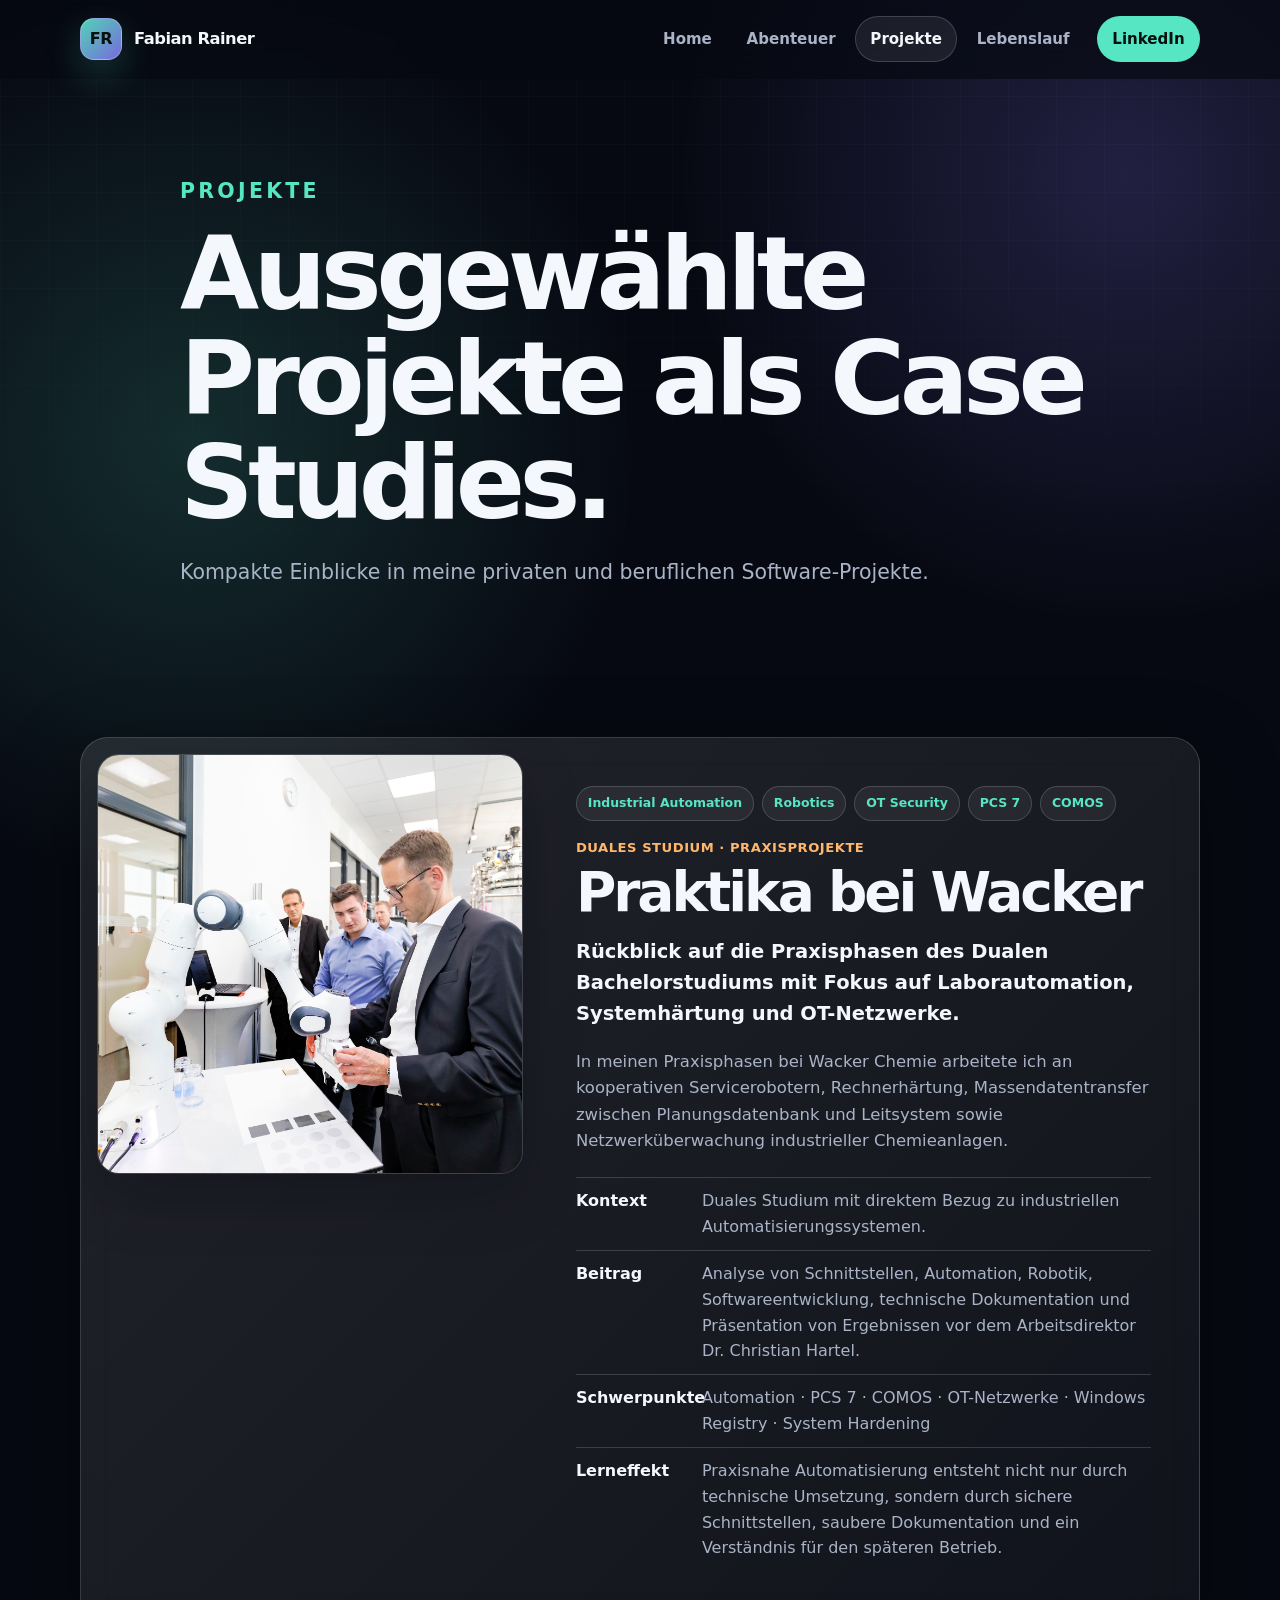
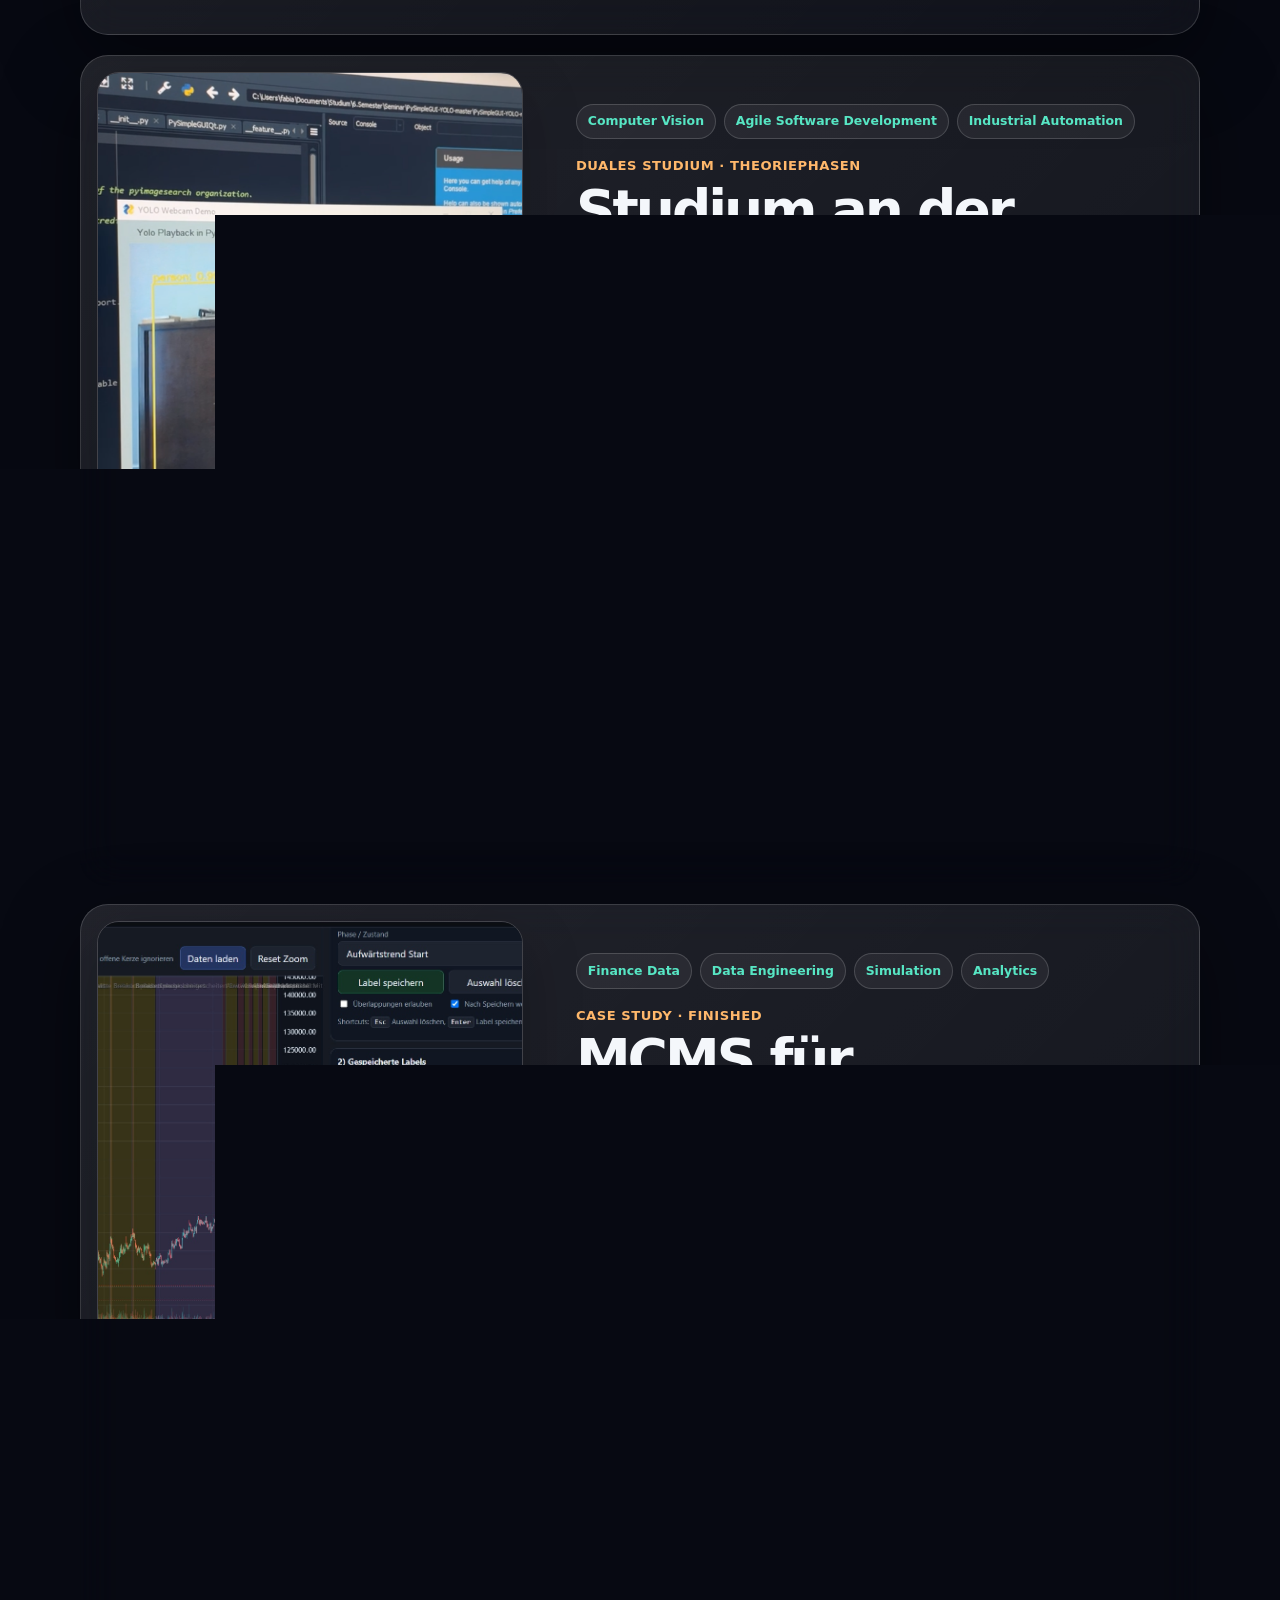
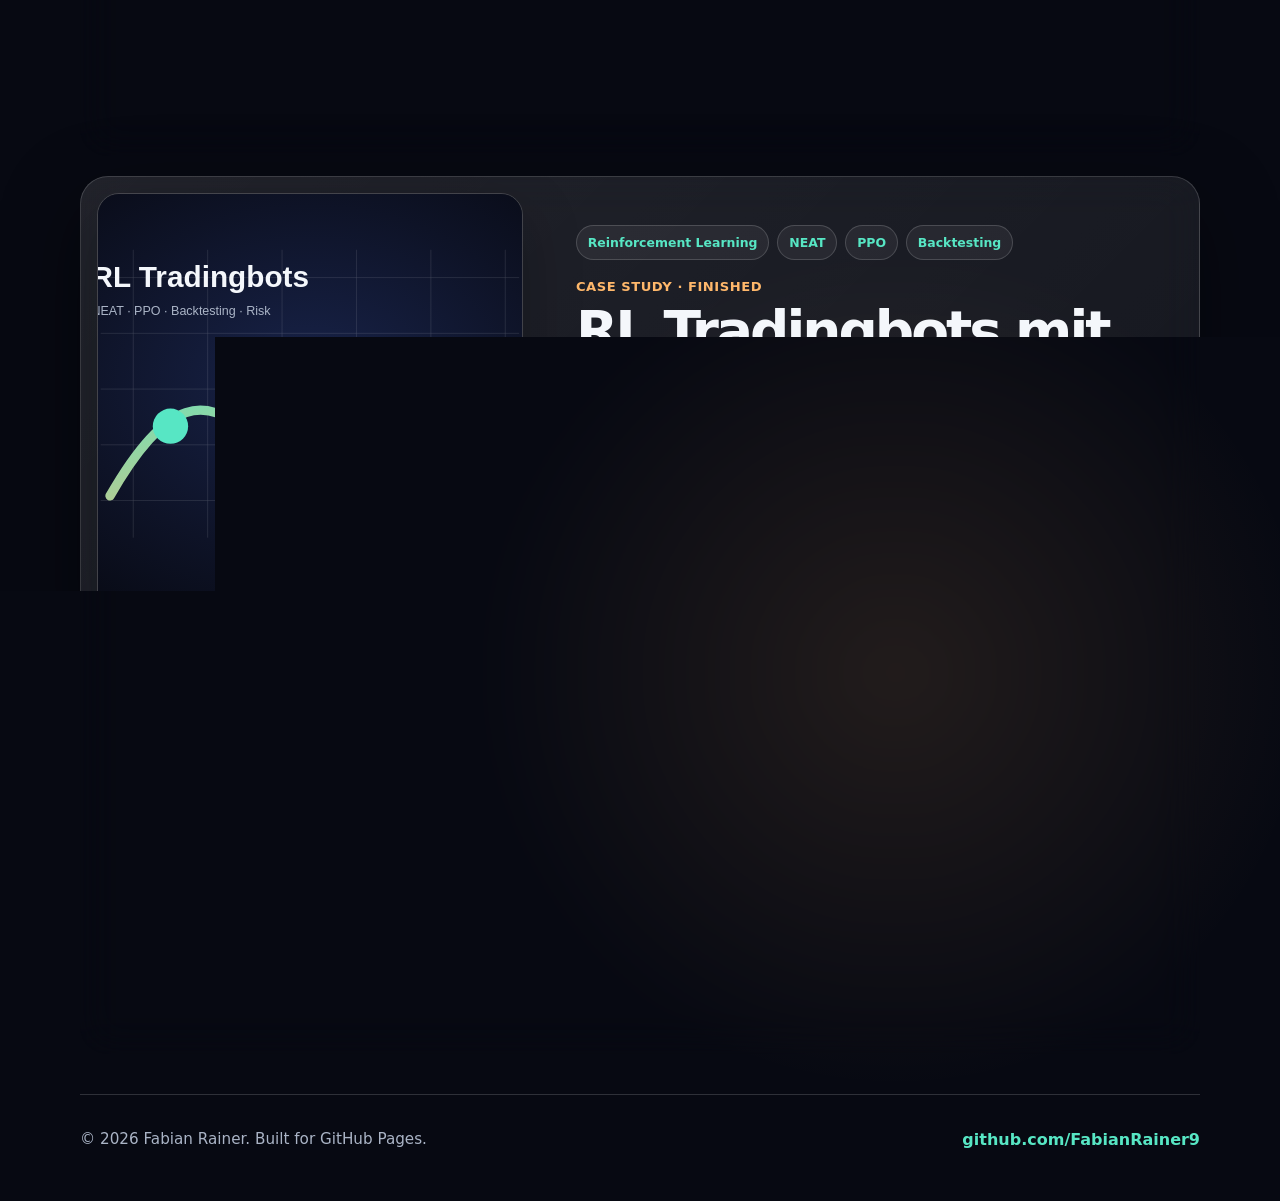
==== projects.html @ 7199768f "Initial portfolio website" ====
<!doctype html>
<html lang="de">
  <head>
    <meta charset="utf-8" />
    <meta name="viewport" content="width=device-width, initial-scale=1" />
    <meta name="description" content="Fabian Rainer - Projekte zu Finanzdaten, MCMS, Reinforcement Learning und Industrieautomation." />
    <title>Projekte | Fabian Rainer</title>
    <link rel="icon" href="assets/favicon.svg" type="image/svg+xml" />
    <link rel="stylesheet" href="assets/css/styles.css" />
    <script defer src="assets/js/main.js"></script>
  </head>
  <body>
    <a class="skip-link" href="#main">Zum Inhalt springen</a>
    <header class="site-header" data-header>
      <nav class="nav shell" aria-label="Hauptnavigation">
        <a class="brand" href="index.html"><span class="brand-mark">FR</span><span class="brand-text">Fabian Rainer</span></a>
        <button class="nav-toggle" type="button" aria-expanded="false" aria-controls="nav-menu" data-nav-toggle>Menü</button>
        <div class="nav-menu" id="nav-menu" data-nav-menu>
          <a href="index.html">Home</a>
          <a href="adventures.html">Abenteuer</a>
          <a href="projects.html" aria-current="page">Projekte</a>
          <a href="resume.html">Lebenslauf</a>
          <a class="nav-pill" href="https://de.linkedin.com/in/fabian-rainer-35426a213" target="_blank" rel="noreferrer">LinkedIn</a>
        </div>
      </nav>
    </header>

    <main id="main">
      <section class="page-hero shell reveal">
        <p class="eyebrow">Projekte</p>
        <h1>Ausgewählte Projekte als Case Studies.</h1>
        <p>
          Kompakte Einblicke in meine privaten und beruflichen Software-Projekte.
        </p>
      </section>

      <section class="project-grid shell" aria-label="Ausgewählte Projekte">
        <!--
          Projektkarte bearbeiten:
          1. Bild in assets/projects/ ablegen, z. B. assets/projects/mcms-dashboard.jpg
          2. Im <img>-Tag nur den src-Wert ersetzen.
          3. Titel, Tags, Beschreibung und Fakten anpassen.
          4. Für ein neues Projekt die komplette <article>-Karte kopieren.
        -->

        <article class="project-card reveal tilt-card">
          <div class="project-media">
            <img src="assets/projects/dl_ceo.jpg" />
          </div>
          <div class="project-content">
            <div class="tag-row" aria-label="Technologien und Themen">
              <span>Industrial Automation</span><span>Robotics</span><span>OT Security</span><span>PCS 7</span><span>COMOS</span>
            </div>
            <p class="project-status">Duales Studium · Praxisprojekte</p>
            <h2>Praktika bei Wacker</h2>
            <p class="project-lead">
              Rückblick auf die Praxisphasen des Dualen Bachelorstudiums mit Fokus auf Laborautomation, Systemhärtung und OT-Netzwerke.
            </p>
            <p>
              In meinen Praxisphasen bei Wacker Chemie arbeitete ich an kooperativen Servicerobotern, Rechnerhärtung,
              Massendatentransfer zwischen Planungsdatenbank und Leitsystem sowie Netzwerküberwachung industrieller Chemieanlagen.
            </p>
            <dl class="project-facts">
              <div><dt>Kontext</dt><dd>Duales Studium mit direktem Bezug zu industriellen Automatisierungssystemen.</dd></div>
              <div><dt>Beitrag</dt><dd>Analyse von Schnittstellen, Automation, Robotik, Softwareentwicklung, technische Dokumentation und Präsentation von Ergebnissen vor dem Arbeitsdirektor Dr. Christian Hartel.</dd></div>
              <div><dt>Schwerpunkte</dt><dd>Automation · PCS 7 · COMOS · OT-Netzwerke · Windows Registry · System Hardening</dd></div>
              <div><dt>Lerneffekt</dt><dd>Praxisnahe Automatisierung entsteht nicht nur durch technische Umsetzung, sondern durch sichere Schnittstellen, saubere Dokumentation und ein Verständnis für den späteren Betrieb.</dd></div>
            </dl>
          </div>
        </article>
		<article class="project-card reveal tilt-card">
          <div class="project-media">
            <img src="assets/projects/IMG_0308.png" />
          </div>
          <div class="project-content">
            <div class="tag-row" aria-label="Technologien und Themen">
              <span>Computer Vision</span><span>Agile Software Development</span><span>Industrial Automation</span>
            </div>
            <p class="project-status">Duales Studium · Theoriephasen</p>
            <h2>Studium an der DHBW Mannheim</h2>
            <p class="project-lead">
              Rückblick auf die Theoriephasen im Dualen Bachelorstudium mit Fokus auf Softwareentwicklung.
            </p>
            <p>
              In den Theoriephasen des Dualen Studiums konnte ich meine Fertigkeiten in der Softwareentwicklung, insbesondere für Python und Web, weiter ausbauen. Konkret in der Visualisierungen abgetasteter Signale, OT-Security Software und 
            </p>
            <dl class="project-facts">
              <div><dt>Beitrag</dt><dd>Agile Softwareentwicklung, Teamarbeit, Scrum Master, System Design, Computer Vision, wissenschaftliches Arbeiten.</dd></div>
              <div><dt>Schwerpunkte</dt><dd>opencv · agile software development · YOLO · C#</dd></div>
              <div><dt>Lerneffekt</dt><dd>Gute Softwareentwicklung verbindet technisches Können mit strukturiertem Vorgehen, Teamarbeit und der Fähigkeit, theoretische Konzepte in funktionierende Anwendungen zu übertragen.</dd></div>
            </dl>
          </div>
        </article>
		<article class="project-card reveal tilt-card">
          <div class="project-media">
            <img src="assets/projects/MCMS.jpg" alt="Visualisierung eines Finanzdaten-Dashboards für MCMS" onerror="this.onerror=null;this.src='assets/projects/mcms.svg';" />
          </div>
          <div class="project-content">
            <div class="tag-row" aria-label="Technologien und Themen">
              <span>Finance Data</span><span>Data Engineering</span><span>Simulation</span><span>Analytics</span>
            </div>
            <p class="project-status">Case Study · finished</p>
            <h2>MCMS für Finanzdaten</h2>
            <p class="project-lead">
              Ein System zur Generierung und Auswertung synthetischer Finanzdaten für stabilere Modelltests.
            </p>
            <p>
              Finanzdaten sind oft begrenzt, verrauscht und anfällig für Overfitting. MCMS setzt auf synthetische Daten,
              die sich an der Verteilung realer Marktdaten orientieren und dadurch zusätzliche Trainings- und Testszenarien ermöglichen.
            </p>
            <dl class="project-facts">
              <div><dt>Problem</dt><dd>Wenig belastbare Datenbasis, hohe Varianz und schnelle Überanpassung von Modellen.</dd></div>
              <div><dt>Ansatz</dt><dd>Synthetische Zeitreihen über Markov-Chain-Monte-Carlo-Simulationen erzeugen und gegen reale Daten validieren.</dd></div>
              <div><dt>Stack</dt><dd>Python · Kafka · APIs · Google Cloud</dd></div>
              <div><dt>Lerneffekt</dt><dd>Datenqualität und realistische Testdaten entscheiden stärker über Modellnutzen als reine Modellkomplexität.</dd></div>
            </dl>
          </div>
        </article>

        <article class="project-card reveal tilt-card">
          <div class="project-media">
            <img src="assets/projects/rl-tradingbots.svg" alt="Visualisierung eines Reinforcement-Learning-Tradingbots" />
          </div>
          <div class="project-content">
            <div class="tag-row" aria-label="Technologien und Themen">
              <span>Reinforcement Learning</span><span>NEAT</span><span>PPO</span><span>Backtesting</span>
            </div>
            <p class="project-status">Case Study · finished</p>
            <h2>RL Tradingbots mit NEAT und PPO</h2>
            <p class="project-lead">
              Vergleich agentenbasierter Trading-Ansätze mit Fokus auf Robustheit, Reward Design und Risikokontrolle.
            </p>
            <p>
              Ziel war es, Trading-Agenten nicht nur auf Rendite, sondern auf stabile Entscheidungen unter Risiko zu optimieren.
              Dafür wurden Rewards, Penalties und Lernraten iterativ angepasst und über Backtests gegen Overfitting geprüft.
            </p>
            <dl class="project-facts">
              <div><dt>Problem</dt><dd>Trading-Agenten können in Backtests gut wirken, aber bei Regimewechseln instabil werden.</dd></div>
              <div><dt>Ansatz</dt><dd>NEAT und PPO vergleichen, Walk-Forward-Tests einsetzen und Reward-Funktionen stärker auf Risiko kalibrieren.</dd></div>
              <div><dt>Stack</dt><dd>Python · Gymnasium · Stable-Baselines · NEAT · PPO</dd></div>
              <div><dt>Lerneffekt</dt><dd>Solide Evaluation, Risikobegrenzung und robuste Annahmen sind wichtiger als beeindruckende Equity Curves.</dd></div>
            </dl>
          </div>
        </article>
      </section>
    </main>

    <footer class="site-footer shell">
      <p>© <span data-year></span> Fabian Rainer. Built for GitHub Pages.</p>
      <a href="https://github.com/FabianRainer9" target="_blank" rel="noreferrer">github.com/FabianRainer9</a>
    </footer>
  </body>
</html>
---- assets/css/styles.css ----
:root {
  --bg: #070912;
  --bg-elevated: #0d1224;
  --surface: rgba(255, 255, 255, 0.075);
  --surface-strong: rgba(255, 255, 255, 0.12);
  --text: #f4f7fb;
  --muted: #aab4c6;
  --line: rgba(255, 255, 255, 0.16);
  --accent: #57e6c4;
  --accent-2: #8a7cff;
  --accent-3: #ffb86b;
  --shadow: 0 26px 80px rgba(0, 0, 0, 0.38);
  --radius: 28px;
  --radius-sm: 16px;
  --shell: min(1120px, calc(100vw - 40px));
  --header-height: 78px;
  font-family: Inter, ui-sans-serif, system-ui, -apple-system, BlinkMacSystemFont, "Segoe UI", sans-serif;
  color-scheme: dark;
}

* {
  box-sizing: border-box;
}

html {
  scroll-behavior: smooth;
}

body {
  margin: 0;
  min-height: 100vh;
  background:
    radial-gradient(circle at 15% 10%, rgba(87, 230, 196, 0.16), transparent 28rem),
    radial-gradient(circle at 88% 4%, rgba(138, 124, 255, 0.2), transparent 28rem),
    radial-gradient(circle at 70% 88%, rgba(255, 184, 107, 0.11), transparent 26rem),
    var(--bg);
  color: var(--text);
  line-height: 1.6;
  overflow-x: hidden;
}

body::before {
  content: "";
  position: fixed;
  inset: 0;
  pointer-events: none;
  background-image:
    linear-gradient(rgba(255,255,255,0.035) 1px, transparent 1px),
    linear-gradient(90deg, rgba(255,255,255,0.035) 1px, transparent 1px);
  background-size: 48px 48px;
  mask-image: linear-gradient(to bottom, rgba(0,0,0,0.68), transparent 80%);
  z-index: -2;
}

a {
  color: inherit;
  text-decoration: none;
}

img, video {
  display: block;
  max-width: 100%;
}

code {
  border: 1px solid var(--line);
  border-radius: 8px;
  background: rgba(255,255,255,0.08);
  padding: 0.12rem 0.35rem;
  color: #d8fff5;
}

.shell {
  width: var(--shell);
  margin-inline: auto;
}

.skip-link {
  position: absolute;
  top: -100px;
  left: 1rem;
  z-index: 999;
  padding: 0.75rem 1rem;
  border-radius: 999px;
  background: var(--accent);
  color: #03120e;
  font-weight: 800;
}

.skip-link:focus {
  top: 1rem;
}

.site-header {
  position: sticky;
  top: 0;
  z-index: 50;
  backdrop-filter: blur(18px);
  background: rgba(7, 9, 18, 0.68);
  border-bottom: 1px solid transparent;
  transition: border-color 0.25s ease, background 0.25s ease;
}

.site-header.is-scrolled {
  border-bottom-color: var(--line);
  background: rgba(7, 9, 18, 0.88);
}

.nav {
  min-height: var(--header-height);
  display: flex;
  align-items: center;
  justify-content: space-between;
  gap: 1rem;
}

.brand {
  display: inline-flex;
  align-items: center;
  gap: 0.75rem;
  font-weight: 800;
  letter-spacing: -0.03em;
}

.brand-mark {
  display: grid;
  place-items: center;
  width: 42px;
  height: 42px;
  border: 1px solid rgba(255,255,255,0.24);
  border-radius: 14px;
  background: linear-gradient(135deg, rgba(87,230,196,0.92), rgba(138,124,255,0.86));
  color: #06100d;
  box-shadow: 0 14px 36px rgba(87, 230, 196, 0.22);
}

.brand-text {
  font-size: 1.02rem;
}

.nav-menu {
  display: flex;
  align-items: center;
  gap: 0.25rem;
}

.nav-menu a {
  border: 1px solid transparent;
  border-radius: 999px;
  padding: 0.62rem 0.9rem;
  color: var(--muted);
  font-weight: 700;
  font-size: 0.94rem;
  transition: color 0.2s ease, background 0.2s ease, border-color 0.2s ease;
}

.nav-menu a:hover,
.nav-menu a[aria-current="page"] {
  color: var(--text);
  background: rgba(255,255,255,0.08);
  border-color: var(--line);
}

.nav-menu .nav-pill {
  color: #06100d;
  background: var(--accent);
  border-color: transparent;
  margin-left: 0.5rem;
}

.nav-toggle {
  display: none;
  border: 1px solid var(--line);
  border-radius: 999px;
  padding: 0.6rem 0.9rem;
  background: rgba(255,255,255,0.08);
  color: var(--text);
  font: inherit;
  font-weight: 800;
}

.section,
.page-hero,
.hero {
  padding: 96px 0;
}

.page-hero {
  max-width: 920px;
}

.section-grid {
  display: grid;
  grid-template-columns: minmax(0, 1.05fr) minmax(320px, 0.95fr);
  align-items: center;
  gap: 4rem;
  min-height: calc(100vh - var(--header-height));
}

.eyebrow {
  margin: 0 0 0.9rem;
  color: var(--accent);
  text-transform: uppercase;
  letter-spacing: 0.16em;
  font-size: 0.78rem;
  font-weight: 900;
}

h1, h2, h3, p {
  margin-top: 0;
}

h1, h2, h3 {
  letter-spacing: -0.055em;
  line-height: 1.02;
}

h1 {
  margin-bottom: 1.25rem;
  font-size: clamp(3rem, 8vw, 6.5rem);
}

h2 {
  margin-bottom: 1rem;
  font-size: clamp(2.1rem, 4.3vw, 4rem);
}

h3 {
  margin-bottom: 0.8rem;
  font-size: 1.45rem;
}

p {
  color: var(--muted);
  font-size: 1.03rem;
}

.hero-lead,
.page-hero p {
  max-width: 760px;
  font-size: clamp(1.05rem, 2vw, 1.28rem);
}

.hero-actions {
  display: flex;
  flex-wrap: wrap;
  gap: 0.9rem;
  margin-top: 2rem;
}

.button {
  display: inline-flex;
  align-items: center;
  justify-content: center;
  min-height: 48px;
  border-radius: 999px;
  border: 1px solid var(--line);
  padding: 0.78rem 1.15rem;
  font-weight: 900;
  transition: transform 0.2s ease, box-shadow 0.2s ease, background 0.2s ease;
}

.button:hover {
  transform: translateY(-2px);
}

.button.primary {
  color: #04110d;
  background: linear-gradient(135deg, var(--accent), #d7fff4);
  box-shadow: 0 18px 42px rgba(87, 230, 196, 0.24);
}

.button.secondary {
  background: rgba(255,255,255,0.08);
  color: var(--text);
}

.text-link {
  display: inline-flex;
  margin-top: 1rem;
  color: var(--accent);
  font-weight: 900;
}

.hero-visual {
  position: relative;
  min-height: 540px;
}

.orb {
  position: absolute;
  border-radius: 999px;
  filter: blur(8px);
  opacity: 0.76;
  animation: pulseOrb 7s ease-in-out infinite;
}

.orb-one {
  width: 220px;
  height: 220px;
  top: 26px;
  right: 70px;
  background: radial-gradient(circle, rgba(87,230,196,0.95), transparent 68%);
}

.orb-two {
  width: 260px;
  height: 260px;
  bottom: 24px;
  left: 10px;
  background: radial-gradient(circle, rgba(138,124,255,0.88), transparent 66%);
  animation-delay: -2s;
}

.glass-card,
.code-panel,
.feature-card,
.project-card,
.note-panel,
.cta-panel,
.resume-frame,
.showcase-carousel {
  border: 1px solid var(--line);
  background: linear-gradient(135deg, rgba(255,255,255,0.11), rgba(255,255,255,0.045));
  box-shadow: var(--shadow);
  backdrop-filter: blur(20px);
}

.hero-card {
  position: absolute;
  top: 92px;
  left: 28px;
  width: 180px;
  padding: 1rem;
  border-radius: 22px;
}

.hero-card-alt {
  top: auto;
  left: auto;
  right: 18px;
  bottom: 100px;
}

.metric {
  display: block;
  color: var(--accent);
  font-size: 2rem;
  font-weight: 1000;
  letter-spacing: -0.06em;
}

.floating-card {
  animation: floatCard 5.4s ease-in-out infinite;
}

.floating-card.delay {
  animation-delay: -1.7s;
}

.code-panel {
  position: absolute;
  inset: 118px 46px 72px 76px;
  border-radius: var(--radius);
  overflow: hidden;
  transform: rotate(-2deg);
}

.panel-dots {
  display: flex;
  gap: 0.42rem;
  padding: 1.05rem 1.1rem;
  border-bottom: 1px solid var(--line);
  background: rgba(0,0,0,0.18);
}

.panel-dots span {
  width: 10px;
  height: 10px;
  border-radius: 99px;
  background: var(--accent);
  opacity: 0.8;
}

.panel-dots span:nth-child(2) { background: var(--accent-3); }
.panel-dots span:nth-child(3) { background: var(--accent-2); }

pre {
  margin: 0;
  padding: 1.4rem;
  white-space: pre-wrap;
  color: #d9fff6;
  font-size: clamp(0.86rem, 2vw, 1rem);
}

pre code {
  border: 0;
  background: transparent;
  padding: 0;
}

.section-heading {
  max-width: 780px;
  margin-bottom: 2rem;
}

.feature-grid {
  display: grid;
  grid-template-columns: repeat(3, minmax(0, 1fr));
  gap: 1rem;
}

.feature-card {
  min-height: 280px;
  border-radius: var(--radius);
  padding: 1.35rem;
  transform-style: preserve-3d;
}

.card-number {
  display: inline-flex;
  margin-bottom: 2.7rem;
  color: var(--accent);
  font-weight: 1000;
}

.split-section {
  display: grid;
  grid-template-columns: 0.95fr 1.05fr;
  gap: 2rem;
  align-items: center;
}

.mini-gallery {
  display: grid;
  grid-template-columns: 1fr 0.8fr;
  gap: 1rem;
  align-items: stretch;
}

.mini-gallery img {
  width: 100%;
  min-height: 210px;
  object-fit: cover;
  border: 1px solid var(--line);
  border-radius: 26px;
  box-shadow: var(--shadow);
}

.mini-gallery img:first-child {
  grid-row: span 2;
}

.cta-panel,
.note-panel {
  border-radius: var(--radius);
  padding: clamp(1.4rem, 4vw, 3rem);
}

.note-panel.warning {
  border-color: rgba(255, 184, 107, 0.35);
  background: linear-gradient(135deg, rgba(255, 184, 107, 0.13), rgba(255,255,255,0.045));
}

.edit-guide pre {
  margin: 1.2rem 0;
  border: 1px solid var(--line);
  border-radius: var(--radius-sm);
  background: rgba(0, 0, 0, 0.24);
  overflow-x: auto;
}

.adventure-section {
  display: grid;
  grid-template-columns: minmax(280px, 0.85fr) minmax(0, 1.15fr);
  gap: 2rem;
  align-items: center;
  padding: 56px 0;
}

.adventure-section.reverse .adventure-copy {
  order: 2;
}

.adventure-copy {
  position: relative;
  z-index: 2;
}

.stat-list {
  display: grid;
  gap: 0.65rem;
  padding: 0;
  margin: 1.5rem 0 0;
  list-style: none;
}

.stat-list li {
  display: grid;
  grid-template-columns: 110px 1fr;
  gap: 1rem;
  border: 1px solid var(--line);
  border-radius: 16px;
  padding: 0.85rem 1rem;
  background: rgba(255,255,255,0.055);
}

.stat-list strong {
  color: var(--text);
}

.stat-list span {
  color: var(--muted);
}

.showcase-carousel {
  position: relative;
  min-height: 560px;
  border-radius: var(--radius);
  padding: 0.8rem;
  overflow: hidden;
  isolation: isolate;
}

.showcase-carousel::after {
  content: "";
  position: absolute;
  inset: auto -20% -22% 18%;
  height: 180px;
  background: radial-gradient(circle, rgba(87,230,196,0.22), transparent 70%);
  filter: blur(18px);
  z-index: -1;
}

.carousel-track,
.slide {
  position: absolute;
  inset: 0.8rem;
}

.slide {
  margin: 0;
  opacity: 0;
  transform: scale(0.985) translateY(10px);
  pointer-events: none;
  transition: opacity 0.7s ease, transform 0.7s ease;
}

.slide.active {
  opacity: 1;
  transform: scale(1) translateY(0);
  pointer-events: auto;
}

.slide img,
.slide video {
  width: 100%;
  height: 100%;
  object-fit: cover;
  border-radius: 24px;
}

.slide.active img {
  animation: kenBurns 8s ease-out both;
}

.slide figcaption {
  position: absolute;
  left: 1rem;
  right: 1rem;
  bottom: 1rem;
  border: 1px solid rgba(255,255,255,0.18);
  border-radius: 18px;
  padding: 0.85rem 1rem;
  background: rgba(5, 8, 16, 0.68);
  backdrop-filter: blur(18px);
  color: var(--text);
  font-weight: 800;
}

.carousel-controls {
  position: absolute;
  left: 1.2rem;
  right: 1.2rem;
  top: 1.2rem;
  display: flex;
  align-items: center;
  gap: 0.75rem;
  z-index: 5;
}

.carousel-controls button {
  display: grid;
  place-items: center;
  width: 42px;
  height: 42px;
  border: 1px solid rgba(255,255,255,0.24);
  border-radius: 50%;
  background: rgba(5,8,16,0.58);
  color: var(--text);
  font-size: 1.8rem;
  line-height: 1;
  cursor: pointer;
  backdrop-filter: blur(14px);
}

.carousel-progress {
  flex: 1;
  height: 7px;
  overflow: hidden;
  border-radius: 999px;
  background: rgba(255,255,255,0.14);
}

.carousel-progress span {
  display: block;
  width: 0%;
  height: 100%;
  border-radius: inherit;
  background: linear-gradient(90deg, var(--accent), var(--accent-2));
}

.project-grid {
  display: grid;
  gap: 1.2rem;
  padding: 32px 0 40px;
}

.project-card {
  display: grid;
  grid-template-columns: minmax(260px, 0.8fr) minmax(0, 1.2fr);
  gap: 1.3rem;
  border-radius: var(--radius);
  padding: 1rem;
  transform-style: preserve-3d;
}

.project-media {
  position: relative;
  min-height: 360px;
}

.project-media img {
  width: 100%;
  height: 100%;
  min-height: 360px;
  object-fit: cover;
  border-radius: 22px;
  border: 1px solid var(--line);
  box-shadow: 0 22px 60px rgba(0, 0, 0, 0.22);
}

.project-media-label {
  position: absolute;
  left: 1rem;
  right: 1rem;
  bottom: 1rem;
  display: inline-flex;
  width: fit-content;
  max-width: calc(100% - 2rem);
  border: 1px solid rgba(255,255,255,0.18);
  border-radius: 999px;
  padding: 0.45rem 0.72rem;
  background: rgba(5, 8, 16, 0.72);
  color: var(--text);
  font-size: 0.78rem;
  font-weight: 800;
  backdrop-filter: blur(14px);
}

.project-content {
  padding: clamp(1rem, 3vw, 2rem);
}

.project-status {
  margin: 0 0 0.35rem;
  color: var(--accent-3);
  font-size: 0.82rem;
  font-weight: 900;
  letter-spacing: 0.04em;
  text-transform: uppercase;
}

.project-lead {
  color: var(--text);
  font-size: clamp(1.05rem, 2vw, 1.22rem);
  font-weight: 750;
}

.tag-row {
  display: flex;
  flex-wrap: wrap;
  gap: 0.5rem;
  margin-bottom: 1rem;
}

.tag-row span {
  border: 1px solid var(--line);
  border-radius: 999px;
  padding: 0.42rem 0.68rem;
  background: rgba(255,255,255,0.06);
  color: var(--accent);
  font-size: 0.78rem;
  font-weight: 900;
}

.project-facts {
  display: grid;
  gap: 0.65rem;
  margin: 1.4rem 0 1.6rem;
}

.project-facts div {
  display: grid;
  grid-template-columns: 110px 1fr;
  gap: 1rem;
  border-top: 1px solid var(--line);
  padding-top: 0.65rem;
}

.project-facts dt {
  color: var(--text);
  font-weight: 900;
}

.project-facts dd {
  margin: 0;
  color: var(--muted);
}

.resume-frame {
  border-radius: var(--radius);
  padding: 0.85rem;
  min-height: 760px;
}

.resume-frame iframe {
  width: 100%;
  min-height: 735px;
  border: 0;
  border-radius: 22px;
  background: #fff;
}

.site-footer {
  display: flex;
  justify-content: space-between;
  gap: 1rem;
  border-top: 1px solid var(--line);
  padding: 2rem 0 3rem;
  color: var(--muted);
}

.site-footer p {
  margin: 0;
  font-size: 0.95rem;
}

.site-footer a {
  color: var(--accent);
  font-weight: 800;
}

.reveal {
  opacity: 0;
  transform: translateY(28px);
  transition: opacity 0.72s ease, transform 0.72s ease;
}

.reveal.is-visible {
  opacity: 1;
  transform: translateY(0);
}

.error-page {
  display: grid;
  place-items: center;
}

@keyframes pulseOrb {
  0%, 100% { transform: scale(1); opacity: 0.68; }
  50% { transform: scale(1.12); opacity: 0.94; }
}

@keyframes floatCard {
  0%, 100% { transform: translate3d(0, 0, 0) rotate(0.5deg); }
  50% { transform: translate3d(0, -16px, 0) rotate(-1deg); }
}

@keyframes kenBurns {
  0% { transform: scale(1); }
  100% { transform: scale(1.065); }
}

@media (max-width: 900px) {
  .nav-toggle {
    display: inline-flex;
  }

  .nav-menu {
    position: absolute;
    top: calc(var(--header-height) - 8px);
    left: 20px;
    right: 20px;
    display: grid;
    gap: 0.45rem;
    border: 1px solid var(--line);
    border-radius: 22px;
    padding: 0.7rem;
    background: rgba(7, 9, 18, 0.96);
    box-shadow: var(--shadow);
    opacity: 0;
    transform: translateY(-8px);
    pointer-events: none;
    transition: opacity 0.2s ease, transform 0.2s ease;
  }

  .nav-menu.is-open {
    opacity: 1;
    transform: translateY(0);
    pointer-events: auto;
  }

  .nav-menu .nav-pill {
    margin-left: 0;
  }

  .section-grid,
  .split-section,
  .adventure-section,
  .project-card {
    grid-template-columns: 1fr;
  }

  .hero {
    padding-top: 64px;
  }

  .hero-visual {
    min-height: 440px;
  }

  .code-panel {
    inset: 78px 10px 44px 10px;
  }

  .hero-card,
  .hero-card-alt {
    position: relative;
    top: auto;
    right: auto;
    bottom: auto;
    left: auto;
    display: inline-block;
    margin: 0.5rem;
    z-index: 4;
  }

  .feature-grid {
    grid-template-columns: 1fr;
  }

  .adventure-section.reverse .adventure-copy {
    order: 0;
  }

  .showcase-carousel {
    min-height: 470px;
  }

  .site-footer {
    flex-direction: column;
  }
}

@media (max-width: 560px) {
  :root {
    --shell: min(100vw - 28px, 1120px);
  }

  .section,
  .page-hero,
  .hero {
    padding: 64px 0;
  }

  h1 {
    font-size: clamp(2.65rem, 16vw, 4rem);
  }

  .hero-actions,
  .button {
    width: 100%;
  }

  .mini-gallery {
    grid-template-columns: 1fr;
  }

  .mini-gallery img:first-child {
    grid-row: auto;
  }

  .stat-list li,
  .project-facts div {
    grid-template-columns: 1fr;
    gap: 0.15rem;
  }

  .showcase-carousel {
    min-height: 390px;
  }

  .slide figcaption {
    font-size: 0.9rem;
  }

  .project-media img {
    min-height: 240px;
  }

  .resume-frame,
  .resume-frame iframe {
    min-height: 580px;
  }
}

@media (prefers-reduced-motion: reduce) {
  *, *::before, *::after {
    animation-duration: 0.01ms !important;
    animation-iteration-count: 1 !important;
    scroll-behavior: auto !important;
    transition-duration: 0.01ms !important;
  }
}

/* --- Fabian custom additions: typing hero, word clouds, clean code visual, 404 game --- */
.typing-card {
  display: grid;
  gap: 0.35rem;
  max-width: 720px;
  margin: 1.7rem 0 0;
  border: 1px solid rgba(255,255,255,0.14);
  border-radius: 20px;
  padding: 1rem 1.1rem;
  background: rgba(255,255,255,0.055);
  box-shadow: 0 20px 50px rgba(0,0,0,0.18);
}

.typing-label {
  color: var(--accent);
  font-size: 0.78rem;
  font-weight: 950;
  letter-spacing: 0.14em;
  text-transform: uppercase;
}

.typewriter {
  display: inline-flex;
  align-items: center;
  min-height: 2.35rem;
  color: var(--text);
  font-size: clamp(1.25rem, 3vw, 2rem);
  font-weight: 950;
  letter-spacing: -0.04em;
  line-height: 1.1;
}

.typewriter-cursor {
  display: inline-block;
  width: 0.12em;
  height: 1.1em;
  margin-left: 0.12em;
  border-radius: 999px;
  background: var(--accent);
  animation: cursorBlink 0.9s steps(1) infinite;
}

.clean-code-panel {
  inset: 72px 24px 74px 24px;
  transform: none;
  background: linear-gradient(135deg, rgba(255,255,255,0.105), rgba(255,255,255,0.035));
}

.hero-visual:has(.clean-code-panel) {
  min-height: 500px;
}

.cloud-grid {
  display: grid;
  grid-template-columns: repeat(2, minmax(0, 1fr));
  gap: 1rem;
}

.word-cloud-card {
  min-height: 360px;
  border: 1px solid var(--line);
  border-radius: var(--radius);
  padding: clamp(1.25rem, 3vw, 2rem);
  background: linear-gradient(135deg, rgba(255,255,255,0.11), rgba(255,255,255,0.045));
  box-shadow: var(--shadow);
  backdrop-filter: blur(20px);
  transform-style: preserve-3d;
  overflow: hidden;
  position: relative;
}

.word-cloud-card::after {
  content: "";
  position: absolute;
  inset: auto -20% -25% 20%;
  height: 180px;
  background: radial-gradient(circle, rgba(87,230,196,0.22), transparent 68%);
  filter: blur(18px);
  z-index: -1;
}

.word-cloud {
  display: flex;
  flex-wrap: wrap;
  align-items: center;
  gap: 0.72rem 0.62rem;
  margin-top: 1.35rem;
}

.word-cloud span {
  --size: 1;
  display: inline-flex;
  align-items: center;
  min-height: 38px;
  border: 1px solid rgba(255,255,255,0.16);
  border-radius: 999px;
  padding: 0.5rem 0.78rem;
  background: rgba(255,255,255,0.065);
  color: var(--text);
  font-size: calc(0.78rem + (var(--size) * 0.32rem));
  font-weight: 900;
  line-height: 1;
  box-shadow: 0 12px 34px rgba(0,0,0,0.14);
  animation: cloudFloat 7.4s ease-in-out infinite;
}

.word-cloud span:nth-child(2n) {
  color: #d8fff5;
  animation-delay: -1.2s;
}

.word-cloud span:nth-child(3n) {
  color: #ddd9ff;
  animation-delay: -2.4s;
}

.word-cloud span:nth-child(5n) {
  color: #ffe6c6;
  animation-delay: -3.2s;
}

.skills-cloud span {
  border-color: rgba(138,124,255,0.28);
}

.project-card {
  align-items: start;
}

.project-media {
  min-height: 0;
  height: clamp(260px, 36vw, 420px);
  align-self: start;
}

.project-media img {
  min-height: 0;
  height: 100%;
}

.error-page-body {
  min-height: 100vh;
}

.error-game-layout {
  display: grid;
  grid-template-columns: minmax(0, 0.9fr) minmax(320px, 0.8fr);
  gap: 2rem;
  align-items: center;
}

.error-copy h1 {
  font-size: clamp(3rem, 7vw, 5.8rem);
}

.game-help {
  margin-top: 1rem;
  font-size: 0.94rem;
}

.game-card {
  border: 1px solid var(--line);
  border-radius: var(--radius);
  padding: 1rem;
  background: linear-gradient(135deg, rgba(255,255,255,0.11), rgba(255,255,255,0.045));
  box-shadow: var(--shadow);
  backdrop-filter: blur(20px);
}

.game-hud {
  display: flex;
  justify-content: space-between;
  gap: 1rem;
  margin-bottom: 0.75rem;
  color: var(--muted);
  font-weight: 900;
}

.game-hud strong {
  color: var(--accent);
}

#bikeGame {
  display: block;
  width: 100%;
  max-width: 520px;
  aspect-ratio: 520 / 680;
  border: 1px solid rgba(255,255,255,0.16);
  border-radius: 22px;
  background: #0d1224;
  box-shadow: inset 0 0 0 1px rgba(255,255,255,0.04);
}

.game-touch-controls {
  display: grid;
  grid-template-columns: repeat(2, 1fr);
  gap: 0.75rem;
  margin-top: 0.75rem;
}

.game-touch-controls button {
  border: 1px solid var(--line);
  border-radius: 16px;
  min-height: 48px;
  background: rgba(255,255,255,0.08);
  color: var(--text);
  font-size: 1.35rem;
  font-weight: 950;
  cursor: pointer;
}

.game-touch-controls button:hover {
  background: rgba(255,255,255,0.13);
}

@keyframes cursorBlink {
  0%, 46% { opacity: 1; }
  47%, 100% { opacity: 0; }
}

@keyframes cloudFloat {
  0%, 100% { transform: translateY(0); }
  50% { transform: translateY(-6px); }
}

@media (max-width: 900px) {
  .cloud-grid,
  .error-game-layout {
    grid-template-columns: 1fr;
  }

  .clean-code-panel {
    inset: 70px 10px 44px 10px;
  }
}

@media (max-width: 560px) {
  .typing-card {
    padding: 0.9rem;
  }

  .word-cloud-card {
    min-height: 0;
  }

  .word-cloud span {
    font-size: calc(0.74rem + (var(--size) * 0.22rem));
  }

  .error-game-layout {
    padding-top: 54px;
  }
}
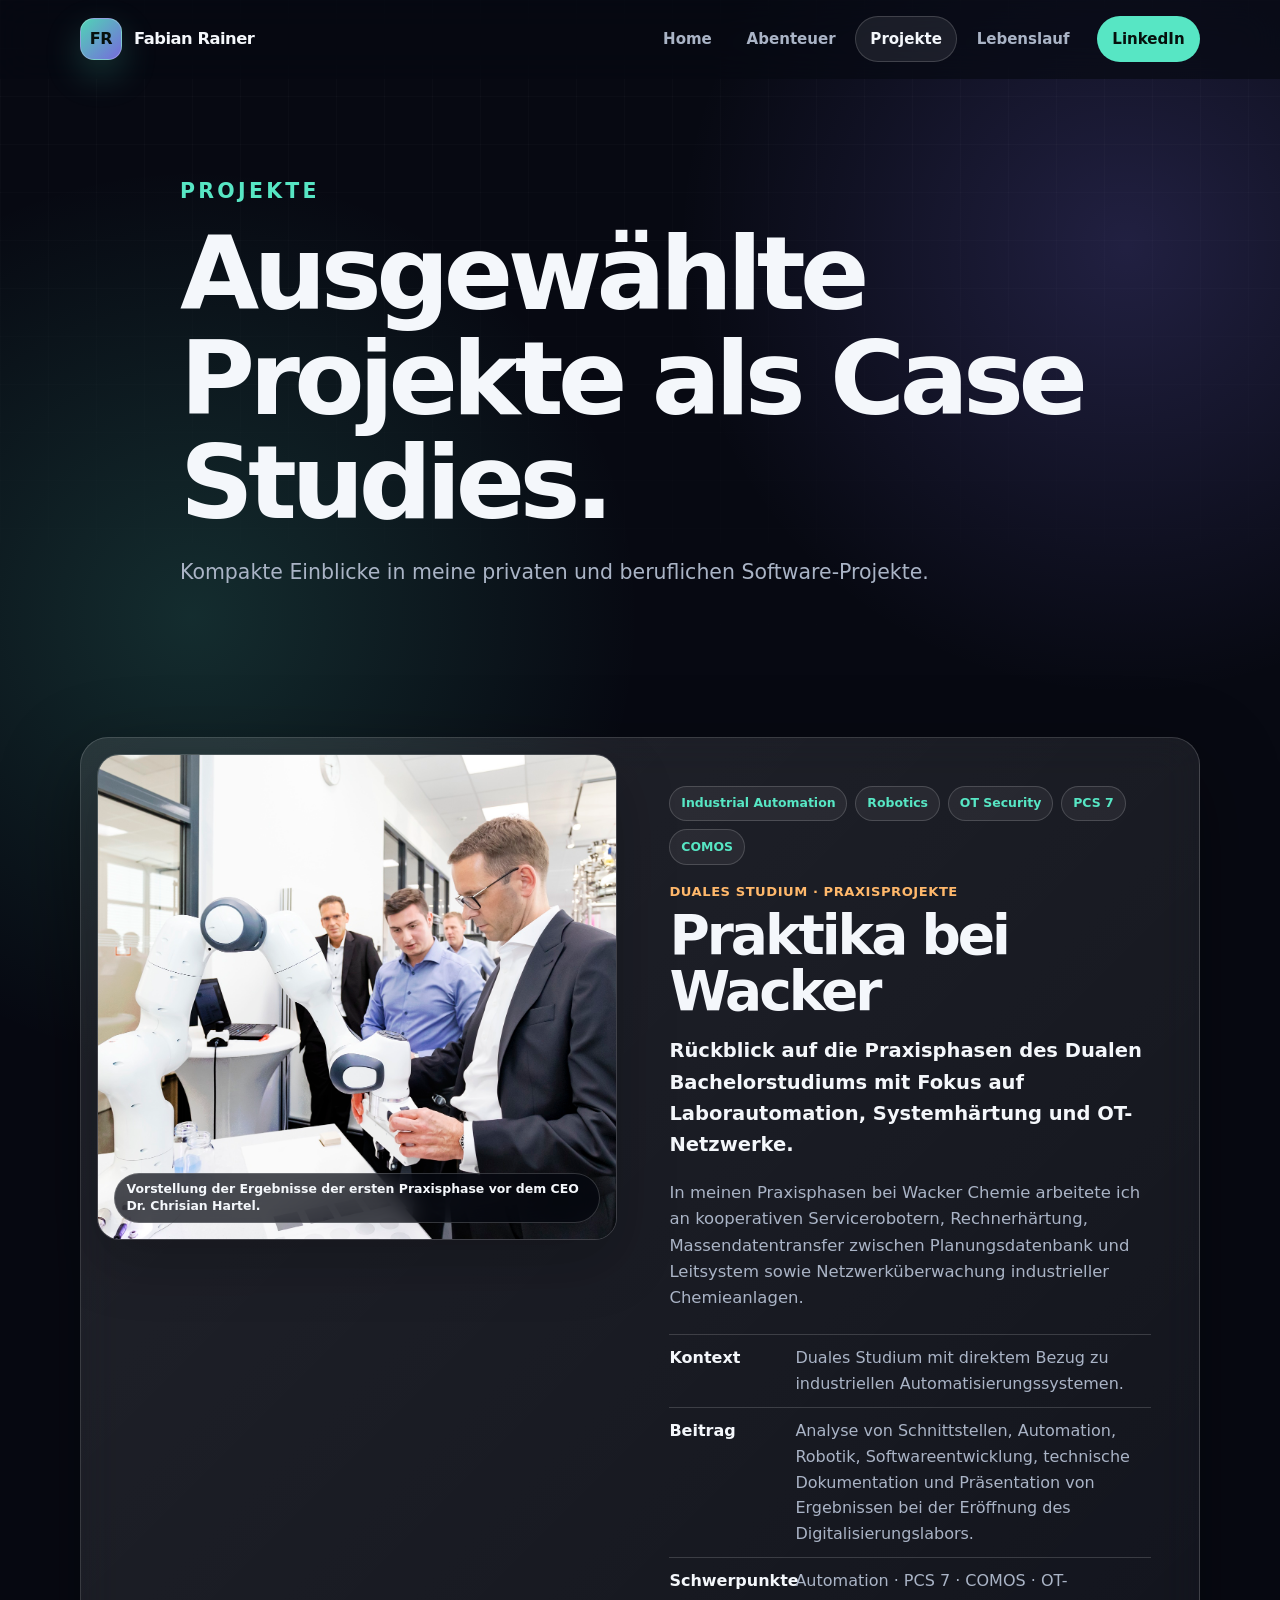
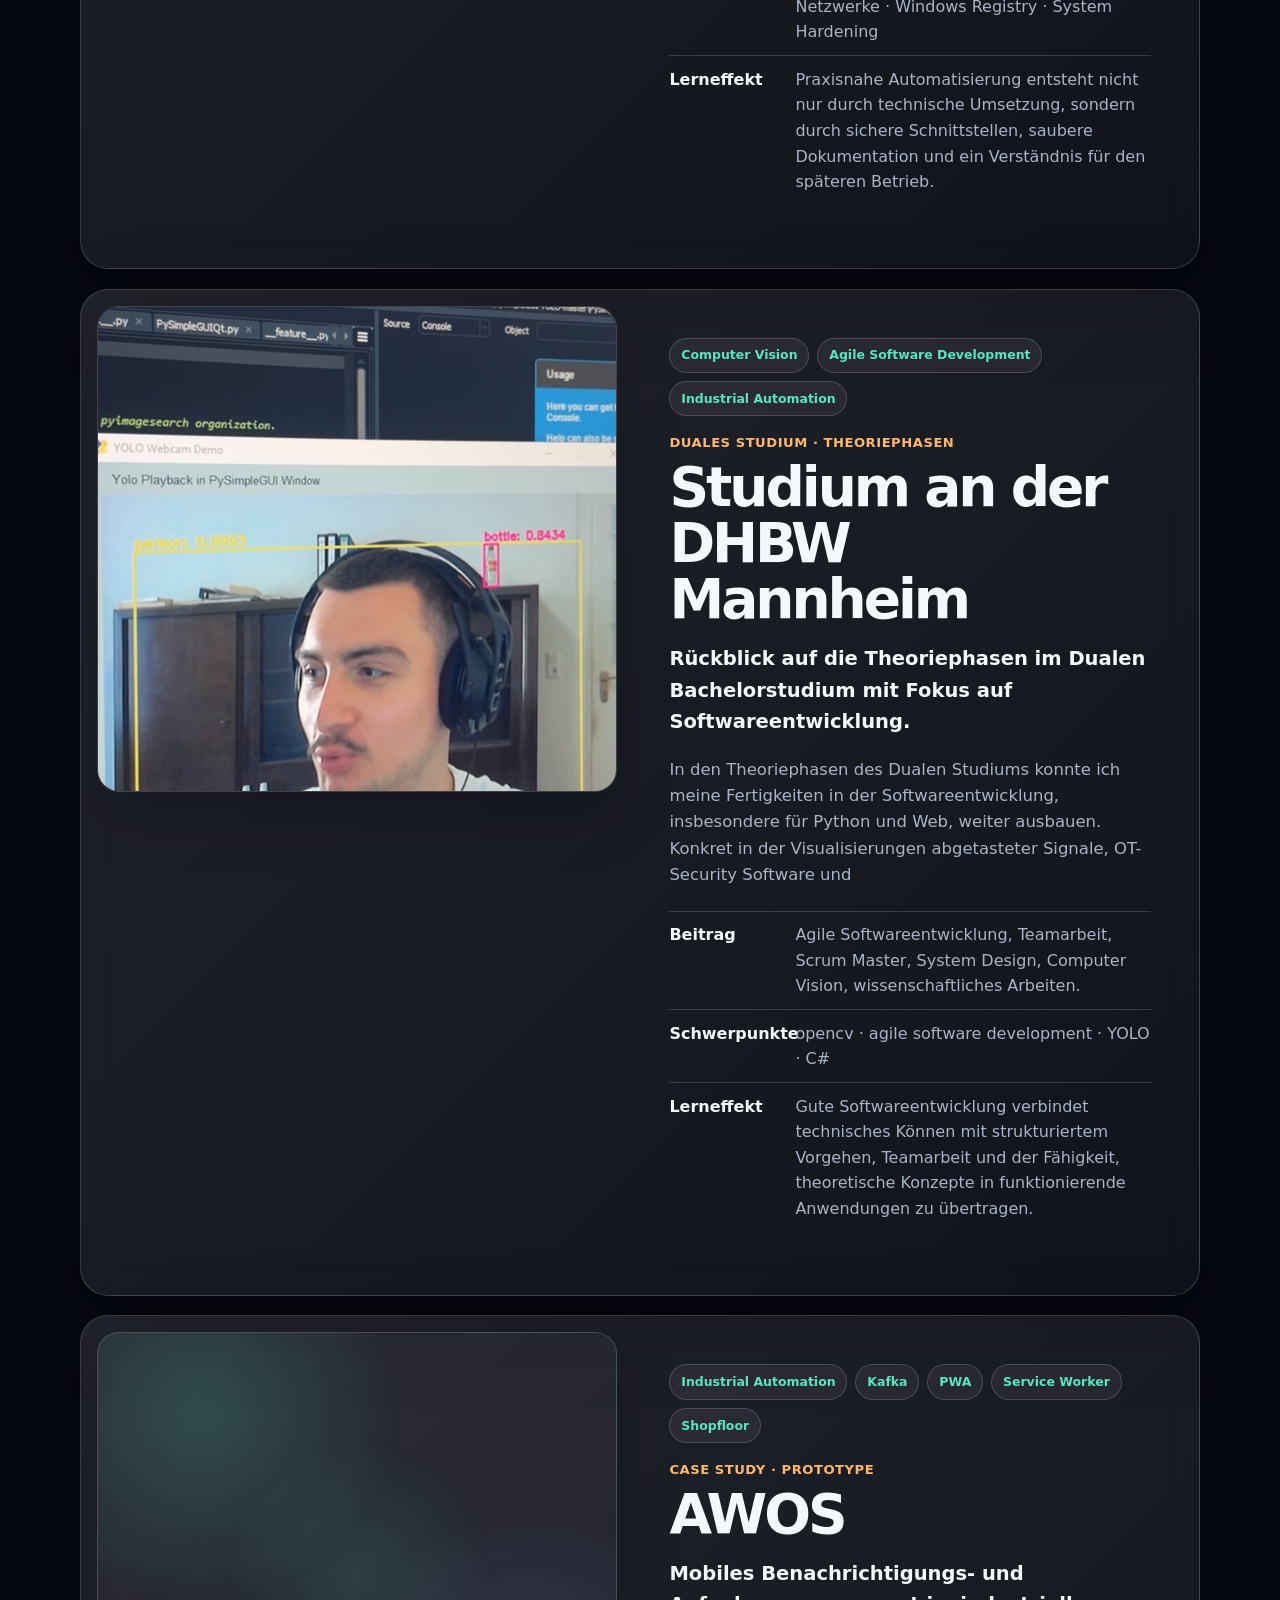
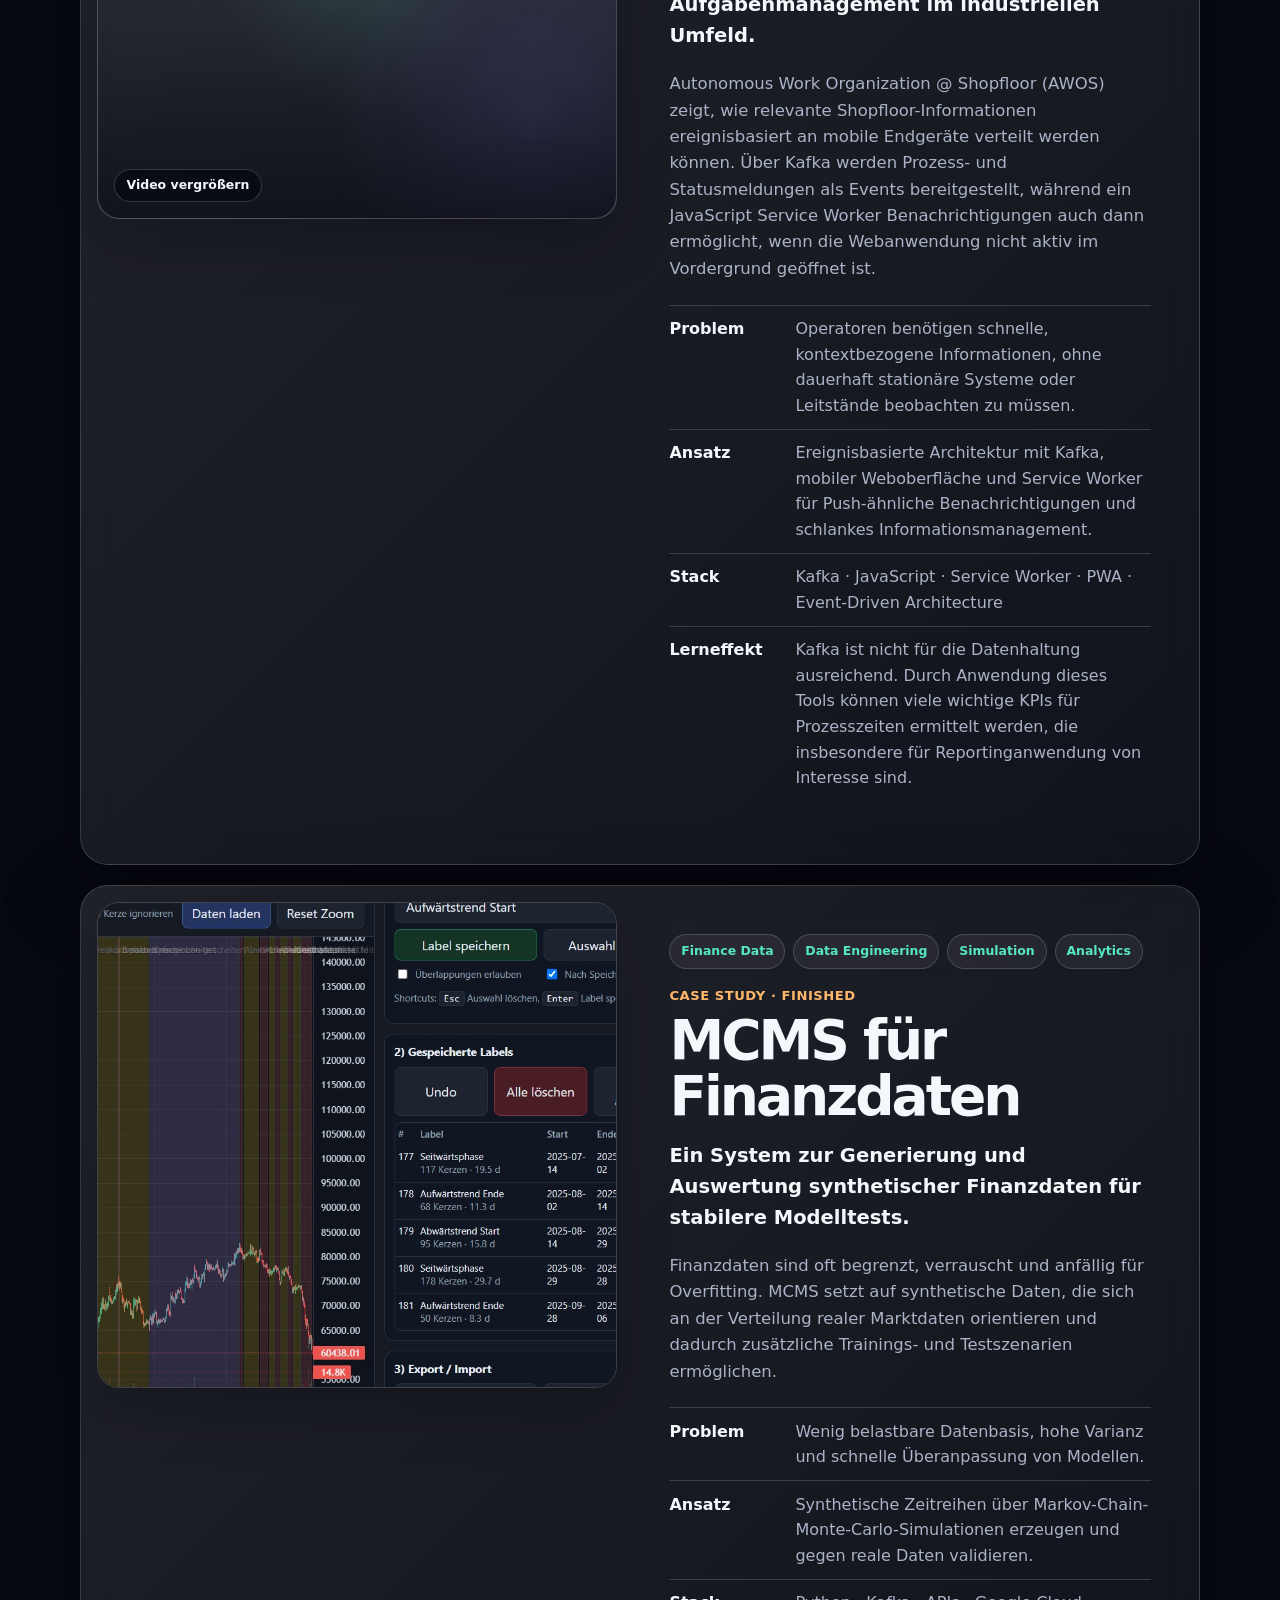
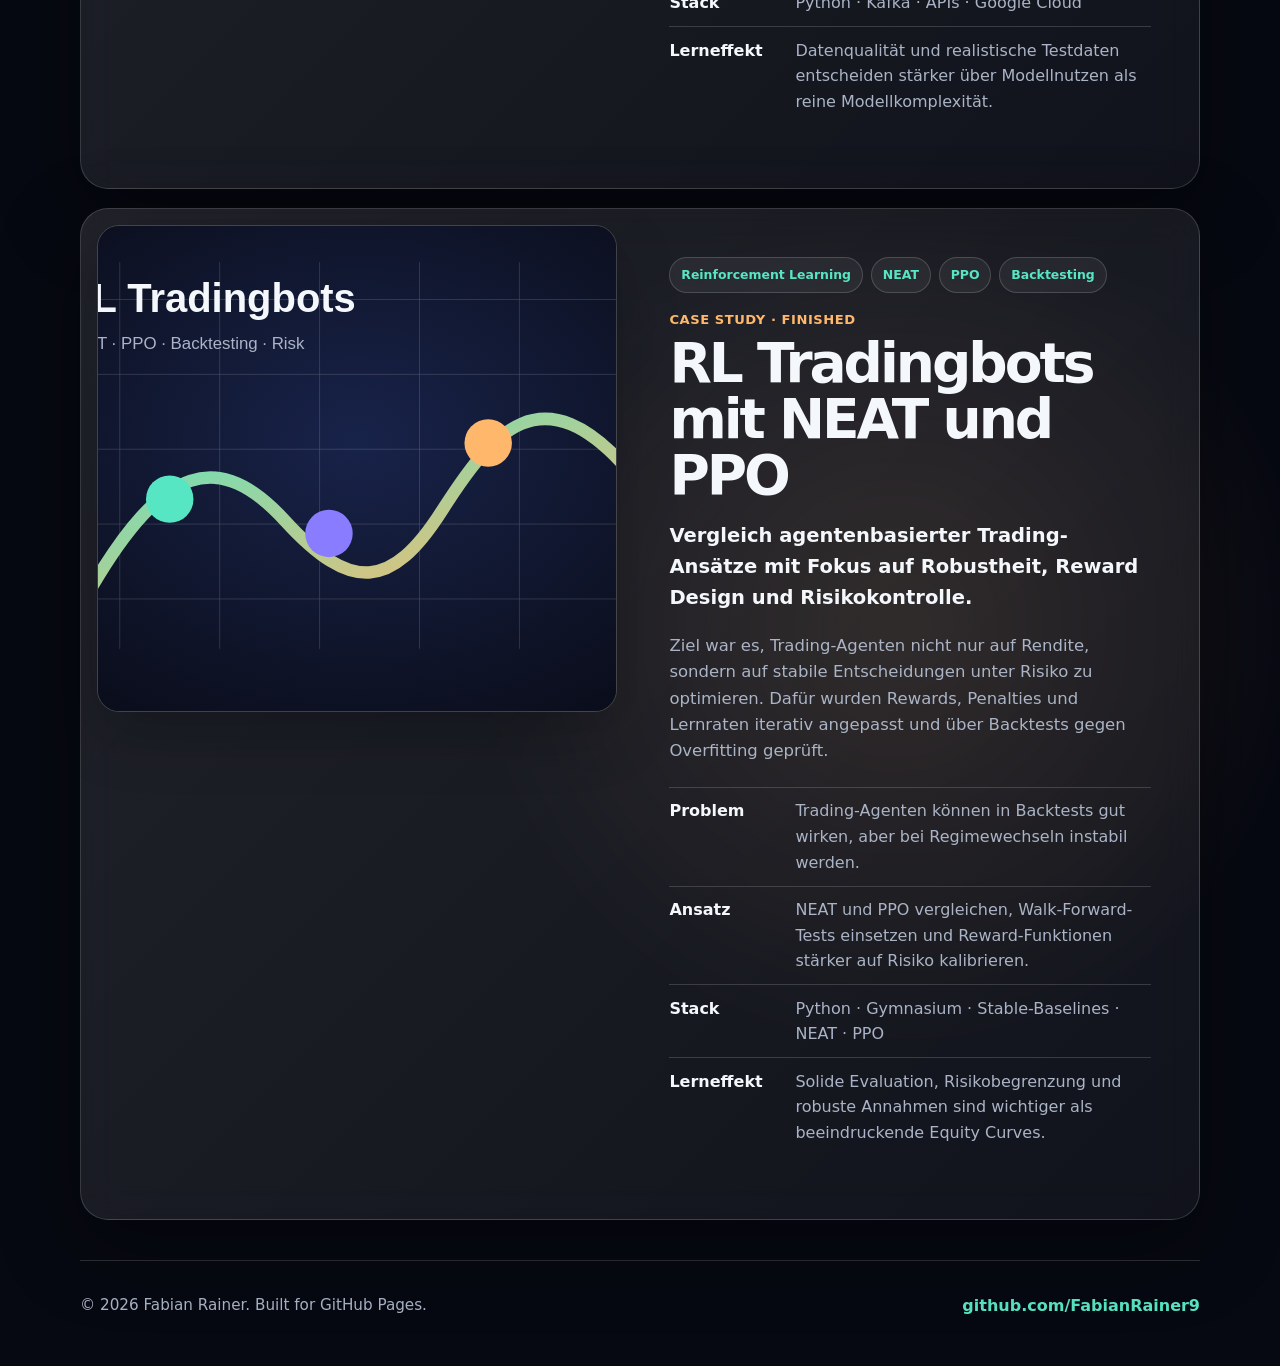
==== commit 4faccc86: "Update portfolio website" ====
--- a/projects.html
+++ b/projects.html
@@ -46,6 +46,9 @@
         <article class="project-card reveal tilt-card">
           <div class="project-media">
             <img src="assets/projects/dl_ceo.jpg" />
+			<figcaption class="project-subcaption">
+    Vorstellung der Ergebnisse der ersten Praxisphase vor dem CEO Dr. Chrisian Hartel.
+			</figcaption>
           </div>
           <div class="project-content">
             <div class="tag-row" aria-label="Technologien und Themen">
@@ -62,7 +65,7 @@
             </p>
             <dl class="project-facts">
               <div><dt>Kontext</dt><dd>Duales Studium mit direktem Bezug zu industriellen Automatisierungssystemen.</dd></div>
-              <div><dt>Beitrag</dt><dd>Analyse von Schnittstellen, Automation, Robotik, Softwareentwicklung, technische Dokumentation und Präsentation von Ergebnissen vor dem Arbeitsdirektor Dr. Christian Hartel.</dd></div>
+              <div><dt>Beitrag</dt><dd>Analyse von Schnittstellen, Automation, Robotik, Softwareentwicklung, technische Dokumentation und Präsentation von Ergebnissen bei der Eröffnung des Digitalisierungslabors.</dd></div>
               <div><dt>Schwerpunkte</dt><dd>Automation · PCS 7 · COMOS · OT-Netzwerke · Windows Registry · System Hardening</dd></div>
               <div><dt>Lerneffekt</dt><dd>Praxisnahe Automatisierung entsteht nicht nur durch technische Umsetzung, sondern durch sichere Schnittstellen, saubere Dokumentation und ein Verständnis für den späteren Betrieb.</dd></div>
             </dl>
@@ -91,6 +94,92 @@
             </dl>
           </div>
         </article>
+		<article id="awos" class="project-card reveal tilt-card">
+		  <div class="project-media project-media-video">
+			<a class="project-video-trigger" href="#awos-video-modal" aria-label="AWOS Video vergrößern">
+			  <video
+				class="project-video"
+				src="assets/projects/awos_prototyp.mp4"
+				autoplay
+				muted
+				loop
+				playsinline
+				preload="metadata">
+			  </video>
+
+			  <span class="project-media-label project-video-label">
+				Video vergrößern
+			  </span>
+			</a>
+		  </div>
+
+		  <div class="project-content">
+			<div class="tag-row" aria-label="Technologien und Themen">
+			  <span>Industrial Automation</span>
+			  <span>Kafka</span>
+			  <span>PWA</span>
+			  <span>Service Worker</span>
+			  <span>Shopfloor</span>
+			</div>
+
+			<p class="project-status">Case Study · Prototype</p>
+
+			<h2>AWOS</h2>
+
+			<p class="project-lead">
+			  Mobiles Benachrichtigungs- und Aufgabenmanagement im industriellen Umfeld.
+			</p>
+
+			<p>
+			  Autonomous Work Organization @ Shopfloor (AWOS) zeigt, wie relevante Shopfloor-Informationen ereignisbasiert an mobile Endgeräte verteilt werden können.
+			  Über Kafka werden Prozess- und Statusmeldungen als Events bereitgestellt, während ein JavaScript Service Worker
+			  Benachrichtigungen auch dann ermöglicht, wenn die Webanwendung nicht aktiv im Vordergrund geöffnet ist.
+			</p>
+
+			<dl class="project-facts">
+			  <div>
+				<dt>Problem</dt>
+				<dd>Operatoren benötigen schnelle, kontextbezogene Informationen, ohne dauerhaft stationäre Systeme oder Leitstände beobachten zu müssen.</dd>
+			  </div>
+
+			  <div>
+				<dt>Ansatz</dt>
+				<dd>Ereignisbasierte Architektur mit Kafka, mobiler Weboberfläche und Service Worker für Push-ähnliche Benachrichtigungen und schlankes Informationsmanagement.</dd>
+			  </div>
+
+			  <div>
+				<dt>Stack</dt>
+				<dd>Kafka · JavaScript · Service Worker · PWA · Event-Driven Architecture</dd>
+			  </div>
+
+			  <div>
+				<dt>Lerneffekt</dt>
+				<dd>Kafka ist nicht für die Datenhaltung ausreichend. Durch Anwendung dieses Tools können viele wichtige KPIs für Prozesszeiten ermittelt werden, die insbesondere für Reportinganwendung von Interesse sind.</dd>
+			  </div>
+			</dl>
+		  </div>
+		</article>
+
+		<div class="project-video-modal" id="awos-video-modal" role="dialog" aria-modal="true" aria-labelledby="awos-video-title">
+		  <a class="project-video-modal-backdrop" href="#awos" aria-label="Video schließen"></a>
+
+		  <div class="project-video-modal-panel">
+			<a class="project-video-modal-close" href="#awos" aria-label="Video schließen">×</a>
+
+			<p class="project-status">Prototype Video</p>
+			<h2 id="awos-video-title">AWOS – Autonomous Work Organization @ Shopfloor</h2>
+
+			<video
+			  src="assets/projects/awos_prototyp.mp4"
+			  autoplay
+			  muted
+			  loop
+			  playsinline
+			  controls
+			  preload="metadata">
+			</video>
+		  </div>
+		</div>
 		<article class="project-card reveal tilt-card">
           <div class="project-media">
             <img src="assets/projects/MCMS.jpg" alt="Visualisierung eines Finanzdaten-Dashboards für MCMS" onerror="this.onerror=null;this.src='assets/projects/mcms.svg';" />
--- a/assets/css/styles.css
+++ b/assets/css/styles.css
@@ -628,7 +628,7 @@
 
 .project-card {
   display: grid;
-  grid-template-columns: minmax(260px, 0.8fr) minmax(0, 1.2fr);
+  grid-template-columns: minmax(340px, 1fr) minmax(0, 1.05fr);
   gap: 1.3rem;
   border-radius: var(--radius);
   padding: 1rem;
@@ -636,8 +636,16 @@
 }
 
 .project-media {
+  --project-image-zoom: 1.16;
+  --project-image-position: center;
   position: relative;
   min-height: 360px;
+  margin: 0;
+  overflow: hidden;
+  border: 1px solid var(--line);
+  border-radius: 22px;
+  box-shadow: 0 22px 60px rgba(0, 0, 0, 0.22);
+  isolation: isolate;
 }
 
 .project-media img {
@@ -645,12 +653,14 @@
   height: 100%;
   min-height: 360px;
   object-fit: cover;
-  border-radius: 22px;
-  border: 1px solid var(--line);
-  box-shadow: 0 22px 60px rgba(0, 0, 0, 0.22);
-}
-
-.project-media-label {
+  object-position: var(--project-image-position);
+  border-radius: inherit;
+  transform: scale(var(--project-image-zoom));
+  transform-origin: center;
+}
+
+.project-media-label,
+.project-subcaption {
   position: absolute;
   left: 1rem;
   right: 1rem;
@@ -658,6 +668,7 @@
   display: inline-flex;
   width: fit-content;
   max-width: calc(100% - 2rem);
+  margin: 0;
   border: 1px solid rgba(255,255,255,0.18);
   border-radius: 999px;
   padding: 0.45rem 0.72rem;
@@ -665,6 +676,7 @@
   color: var(--text);
   font-size: 0.78rem;
   font-weight: 800;
+  line-height: 1.35;
   backdrop-filter: blur(14px);
 }
 
@@ -915,8 +927,21 @@
     font-size: 0.9rem;
   }
 
+  .project-media {
+    height: clamp(240px, 72vw, 340px);
+  }
+
   .project-media img {
-    min-height: 240px;
+    min-height: 0;
+  }
+
+  .project-subcaption,
+  .project-media-label {
+    left: 0.75rem;
+    right: 0.75rem;
+    bottom: 0.75rem;
+    max-width: calc(100% - 1.5rem);
+    font-size: 0.74rem;
   }
 
   .resume-frame,
@@ -1060,19 +1085,23 @@
 }
 
 .project-card {
-  align-items: start;
+  align-items: stretch;
 }
 
 .project-media {
   min-height: 0;
-  height: clamp(260px, 36vw, 420px);
-  align-self: start;
+  height: clamp(320px, 38vw, 500px);
+  align-self: stretch;
 }
 
 .project-media img {
   min-height: 0;
   height: 100%;
 }
+
+/* Für einzelne Bilder bei Bedarf im HTML setzen:
+   style="--project-image-position: 45% center; --project-image-zoom: 1.24;"
+*/
 
 .error-page-body {
   min-height: 100vh;
@@ -1183,7 +1212,180 @@
     font-size: calc(0.74rem + (var(--size) * 0.22rem));
   }
 
+  .project-media {
+    height: clamp(240px, 72vw, 340px);
+  }
+
+  .project-subcaption,
+  .project-media-label {
+    left: 0.75rem;
+    right: 0.75rem;
+    bottom: 0.75rem;
+    max-width: calc(100% - 1.5rem);
+    font-size: 0.74rem;
+  }
+
   .error-game-layout {
     padding-top: 54px;
   }
 }
+
+/* --- AWOS project video + modal --- */
+
+.project-media-video {
+  background:
+    radial-gradient(circle at 20% 16%, rgba(87, 230, 196, 0.18), transparent 34%),
+    radial-gradient(circle at 84% 78%, rgba(138, 124, 255, 0.2), transparent 36%),
+    rgba(255,255,255,0.04);
+}
+
+.project-video-trigger {
+  position: absolute;
+  inset: 0;
+  display: block;
+  border-radius: inherit;
+  overflow: hidden;
+  cursor: zoom-in;
+}
+
+.project-video {
+  width: 100%;
+  height: 100%;
+  object-fit: cover;
+  object-position: center;
+  border-radius: inherit;
+  transform: scale(var(--project-image-zoom));
+  transform-origin: center;
+}
+
+.project-video-trigger::after {
+  content: "";
+  position: absolute;
+  inset: 0;
+  border-radius: inherit;
+  background:
+    linear-gradient(to top, rgba(5, 8, 16, 0.62), transparent 46%),
+    radial-gradient(circle at 50% 50%, rgba(87, 230, 196, 0.12), transparent 38%);
+  pointer-events: none;
+}
+
+.project-video-label {
+  z-index: 2;
+}
+
+.project-video-modal {
+  position: fixed;
+  inset: 0;
+  z-index: 120;
+  display: grid;
+  place-items: center;
+  padding: clamp(1rem, 4vw, 3rem);
+  opacity: 0;
+  pointer-events: none;
+  transition: opacity 0.22s ease;
+}
+
+.project-video-modal:target {
+  opacity: 1;
+  pointer-events: auto;
+}
+
+.project-video-modal-backdrop {
+  position: absolute;
+  inset: 0;
+  background: rgba(3, 5, 12, 0.78);
+  backdrop-filter: blur(18px);
+}
+
+.project-video-modal-panel {
+  position: relative;
+  z-index: 1;
+  width: min(1080px, calc(100vw - 32px));
+  max-height: calc(100vh - 32px);
+  overflow: auto;
+  border: 1px solid var(--line);
+  border-radius: var(--radius);
+  padding: clamp(1rem, 3vw, 1.5rem);
+  background: linear-gradient(135deg, rgba(255,255,255,0.13), rgba(255,255,255,0.055));
+  box-shadow: var(--shadow);
+  backdrop-filter: blur(20px);
+  transform: translateY(14px) scale(0.98);
+  transition: transform 0.22s ease;
+}
+
+.project-video-modal:target .project-video-modal-panel {
+  transform: translateY(0) scale(1);
+}
+
+.project-video-modal-panel h2 {
+  margin-right: 3rem;
+  font-size: clamp(1.75rem, 4vw, 3.3rem);
+}
+
+.project-video-modal-panel video {
+  width: 100%;
+  max-height: min(72vh, 760px);
+  object-fit: contain;
+  border: 1px solid var(--line);
+  border-radius: 22px;
+  background: #000;
+}
+
+.project-video-modal-close {
+  position: absolute;
+  top: 1rem;
+  right: 1rem;
+  display: grid;
+  place-items: center;
+  width: 44px;
+  height: 44px;
+  border: 1px solid rgba(255,255,255,0.24);
+  border-radius: 50%;
+  background: rgba(5, 8, 16, 0.72);
+  color: var(--text);
+  font-size: 1.8rem;
+  font-weight: 800;
+  line-height: 1;
+  backdrop-filter: blur(14px);
+  transition: transform 0.18s ease, background 0.18s ease;
+}
+
+.project-video-modal-close:hover {
+  transform: scale(1.05);
+  background: rgba(255,255,255,0.12);
+}
+
+@media (max-width: 560px) {
+  .project-video-modal {
+    padding: 0.75rem;
+  }
+
+  .project-video-modal-panel {
+    width: calc(100vw - 1.5rem);
+    max-height: calc(100vh - 1.5rem);
+    border-radius: 22px;
+  }
+
+  .project-video-modal-panel h2 {
+    margin-right: 2.7rem;
+  }
+
+  .project-video-modal-close {
+    top: 0.75rem;
+    right: 0.75rem;
+  }
+}
+/* Nur AWOS-Video: weniger Zoom, keine Änderung an anderen Projektbildern */
+.project-media-video {
+  --project-image-zoom: 1;
+}
+
+.project-media-video .project-video {
+  width: 100%;
+  height: 100%;
+  object-fit: cover;
+  object-position: center;
+  border-radius: inherit;
+  transform: scale(var(--project-image-zoom));
+  transform-origin: center;
+}
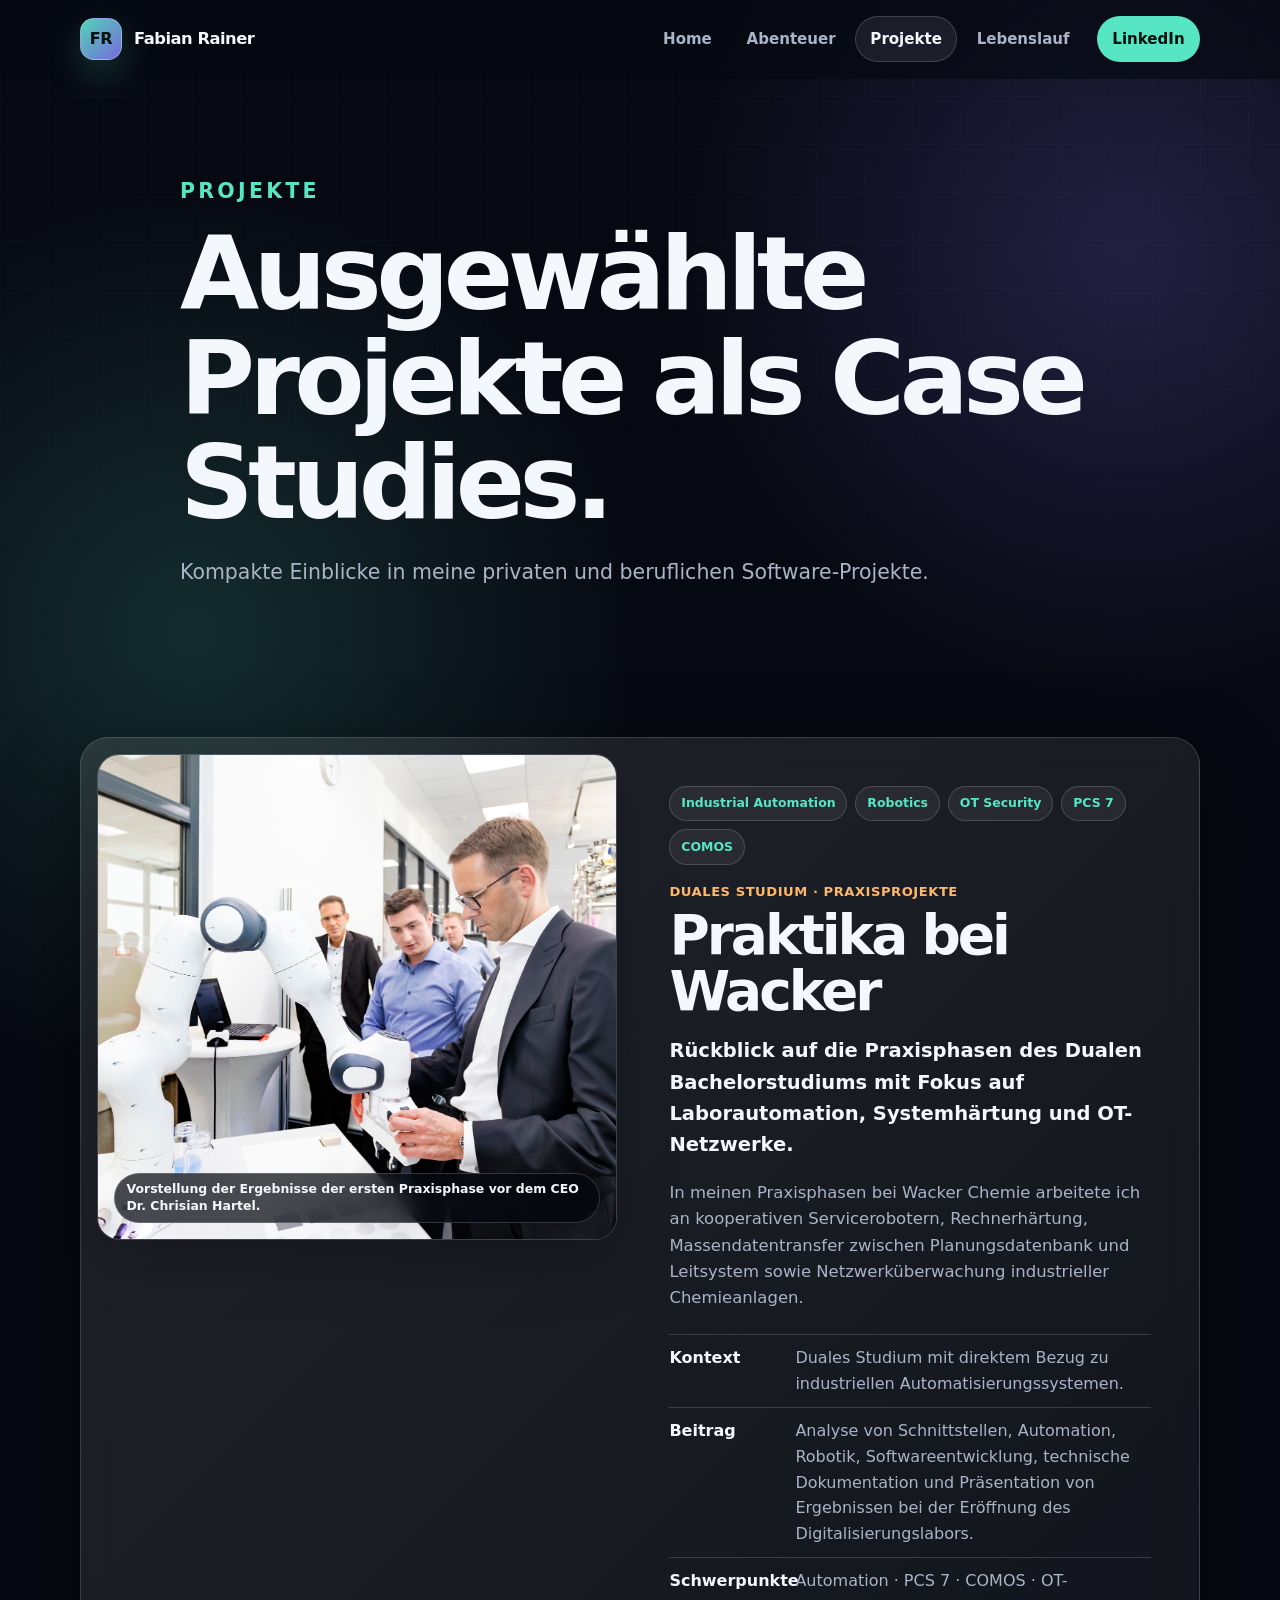
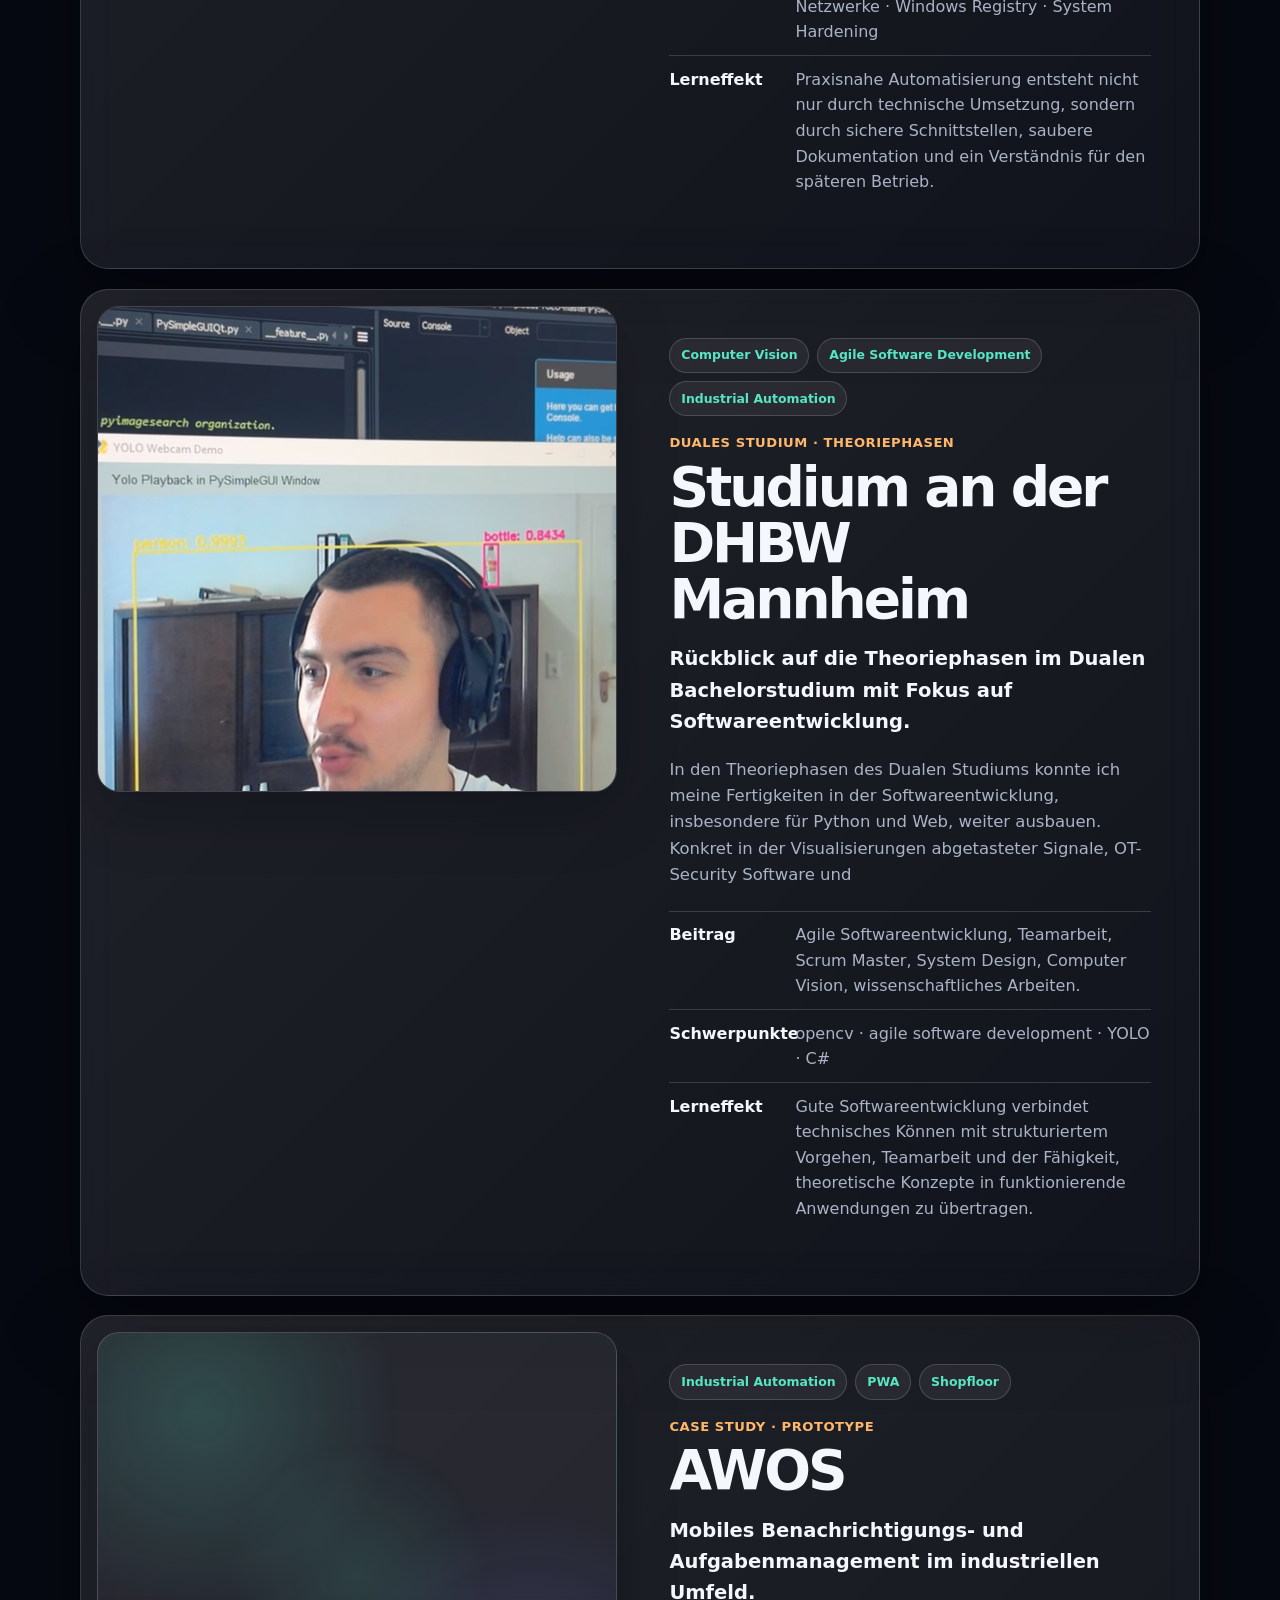
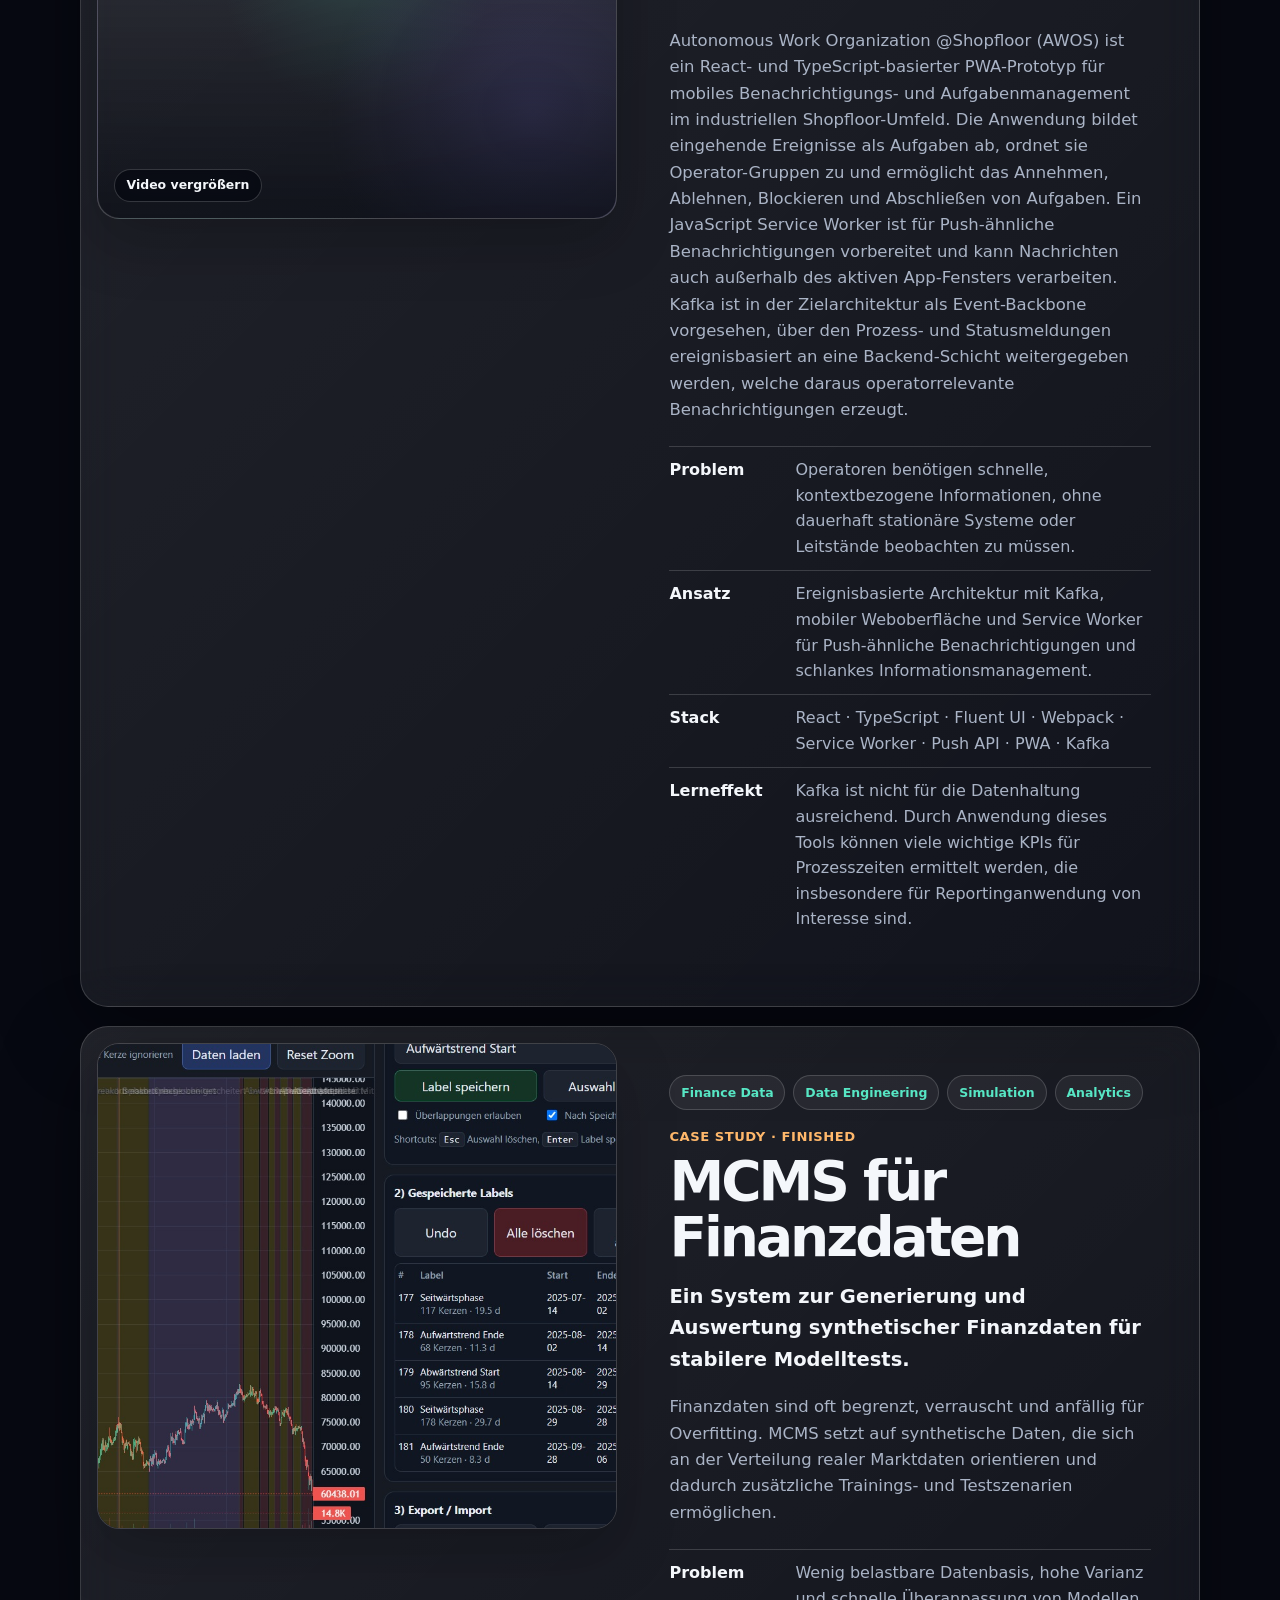
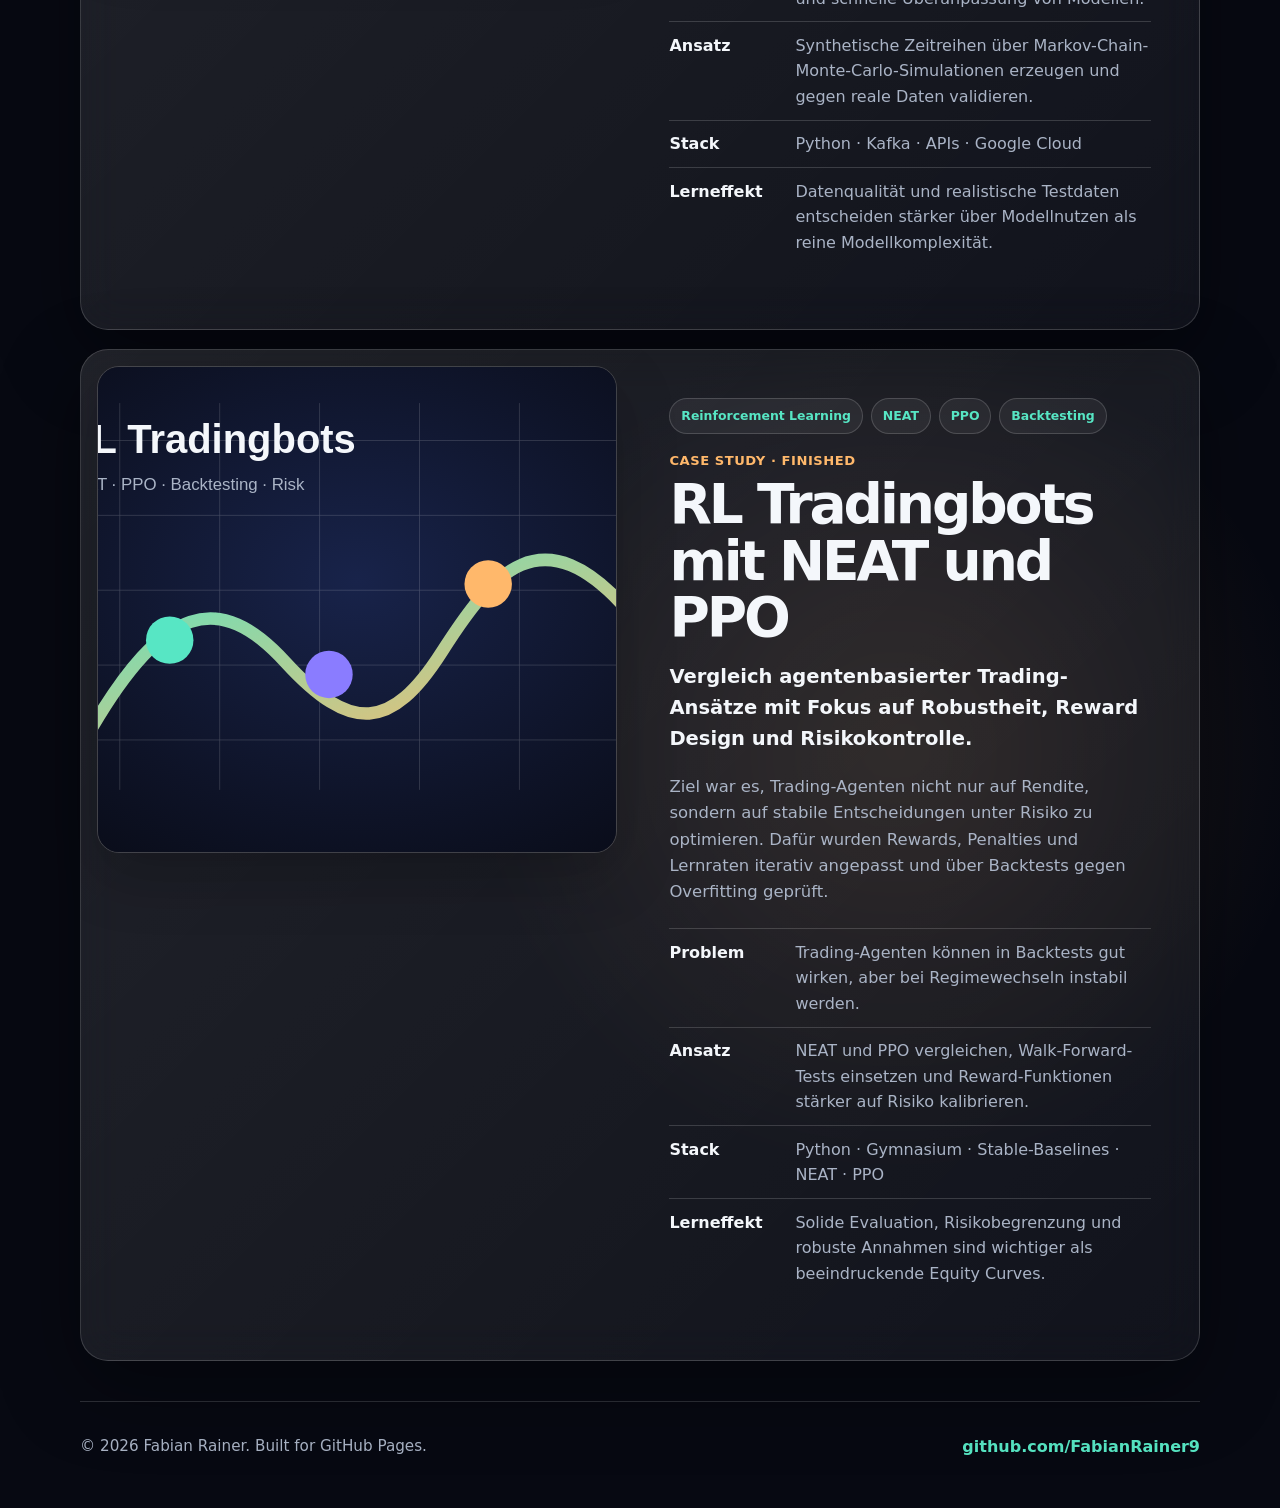
==== commit 67a16520: "added new case study AWOS" ====
--- a/projects.html
+++ b/projects.html
@@ -116,9 +116,7 @@
 		  <div class="project-content">
 			<div class="tag-row" aria-label="Technologien und Themen">
 			  <span>Industrial Automation</span>
-			  <span>Kafka</span>
 			  <span>PWA</span>
-			  <span>Service Worker</span>
 			  <span>Shopfloor</span>
 			</div>
 
@@ -131,9 +129,10 @@
 			</p>
 
 			<p>
-			  Autonomous Work Organization @ Shopfloor (AWOS) zeigt, wie relevante Shopfloor-Informationen ereignisbasiert an mobile Endgeräte verteilt werden können.
-			  Über Kafka werden Prozess- und Statusmeldungen als Events bereitgestellt, während ein JavaScript Service Worker
-			  Benachrichtigungen auch dann ermöglicht, wenn die Webanwendung nicht aktiv im Vordergrund geöffnet ist.
+			  Autonomous Work Organization @Shopfloor (AWOS) ist ein React- und TypeScript-basierter PWA-Prototyp für mobiles Benachrichtigungs- und Aufgabenmanagement im industriellen Shopfloor-Umfeld. 
+			  Die Anwendung bildet eingehende Ereignisse als Aufgaben ab, ordnet sie Operator-Gruppen zu und ermöglicht das Annehmen, Ablehnen, Blockieren und Abschließen von Aufgaben. 
+			  Ein JavaScript Service Worker ist für Push-ähnliche Benachrichtigungen vorbereitet und kann Nachrichten auch außerhalb des aktiven App-Fensters verarbeiten. 
+			  Kafka ist in der Zielarchitektur als Event-Backbone vorgesehen, über den Prozess- und Statusmeldungen ereignisbasiert an eine Backend-Schicht weitergegeben werden, welche daraus operatorrelevante Benachrichtigungen erzeugt.
 			</p>
 
 			<dl class="project-facts">
@@ -149,7 +148,7 @@
 
 			  <div>
 				<dt>Stack</dt>
-				<dd>Kafka · JavaScript · Service Worker · PWA · Event-Driven Architecture</dd>
+				<dd>React · TypeScript · Fluent UI · Webpack · Service Worker · Push API · PWA · Kafka</dd>
 			  </div>
 
 			  <div>
